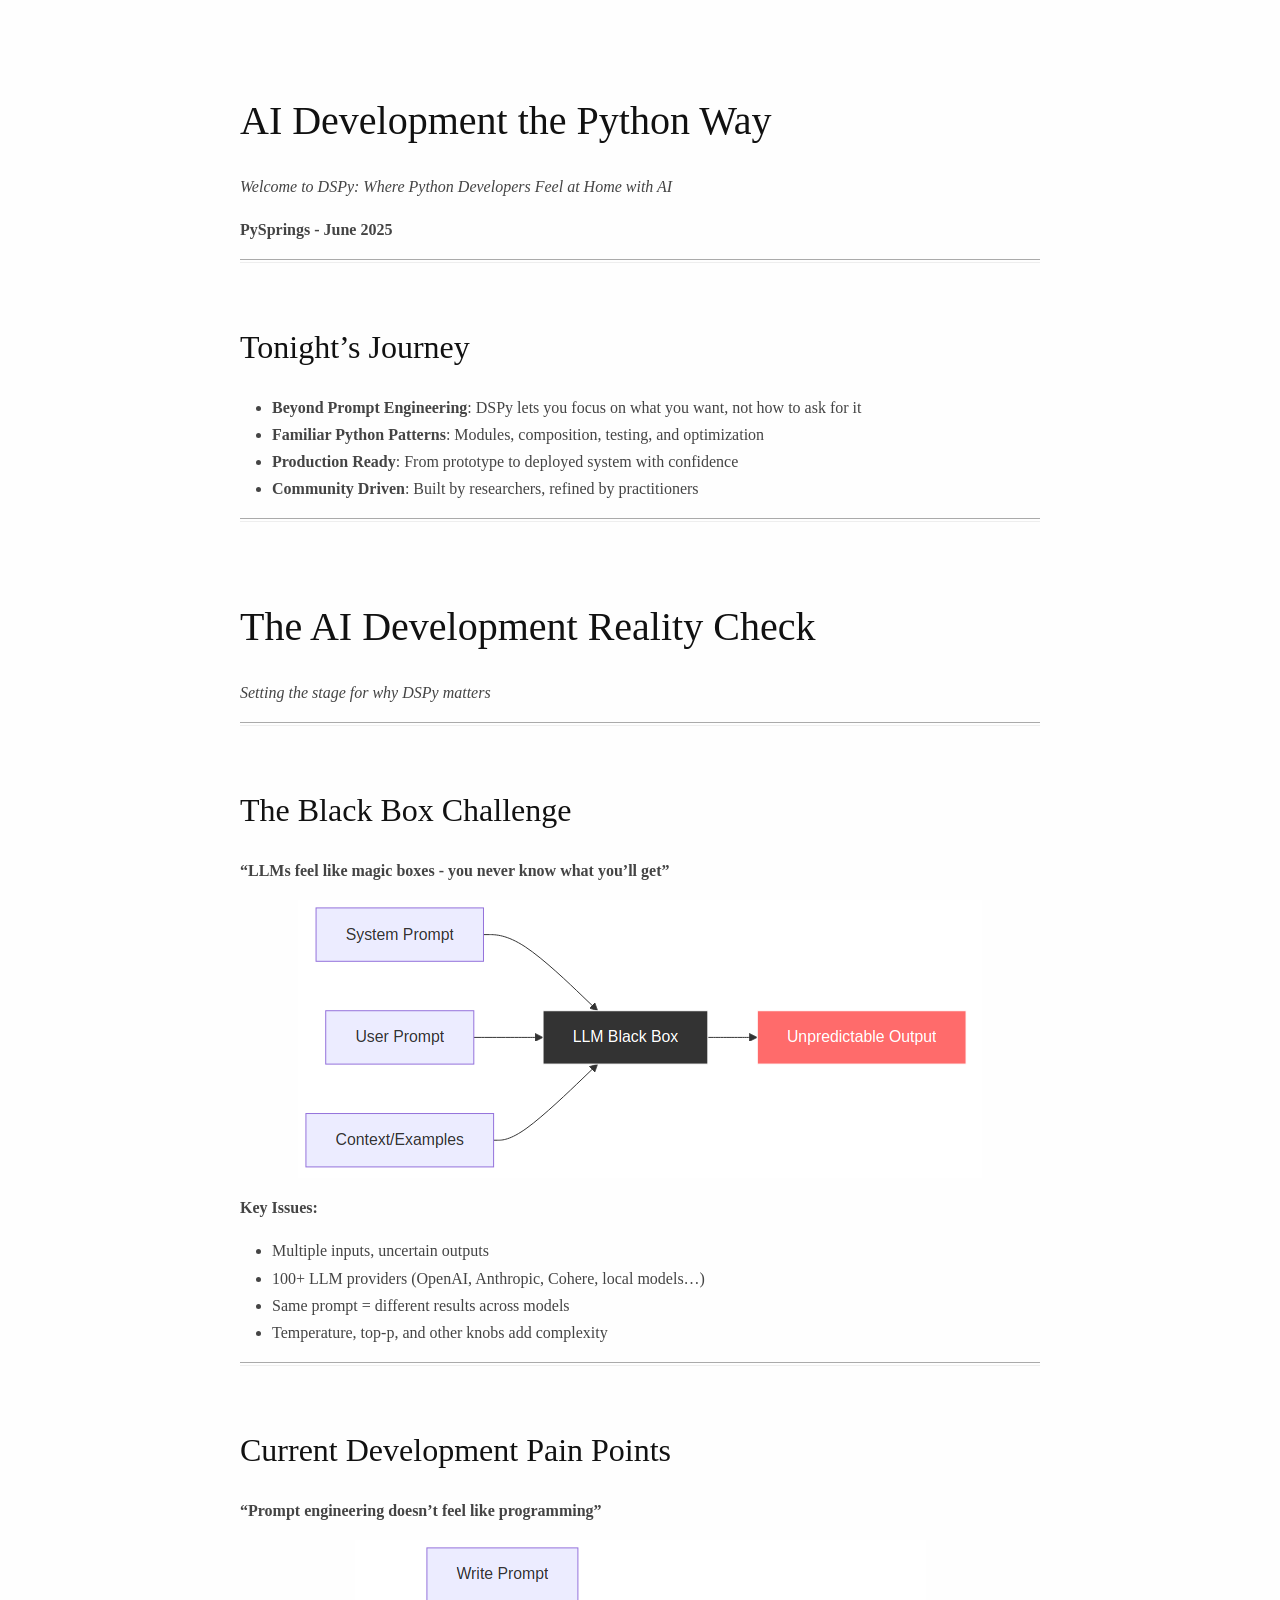
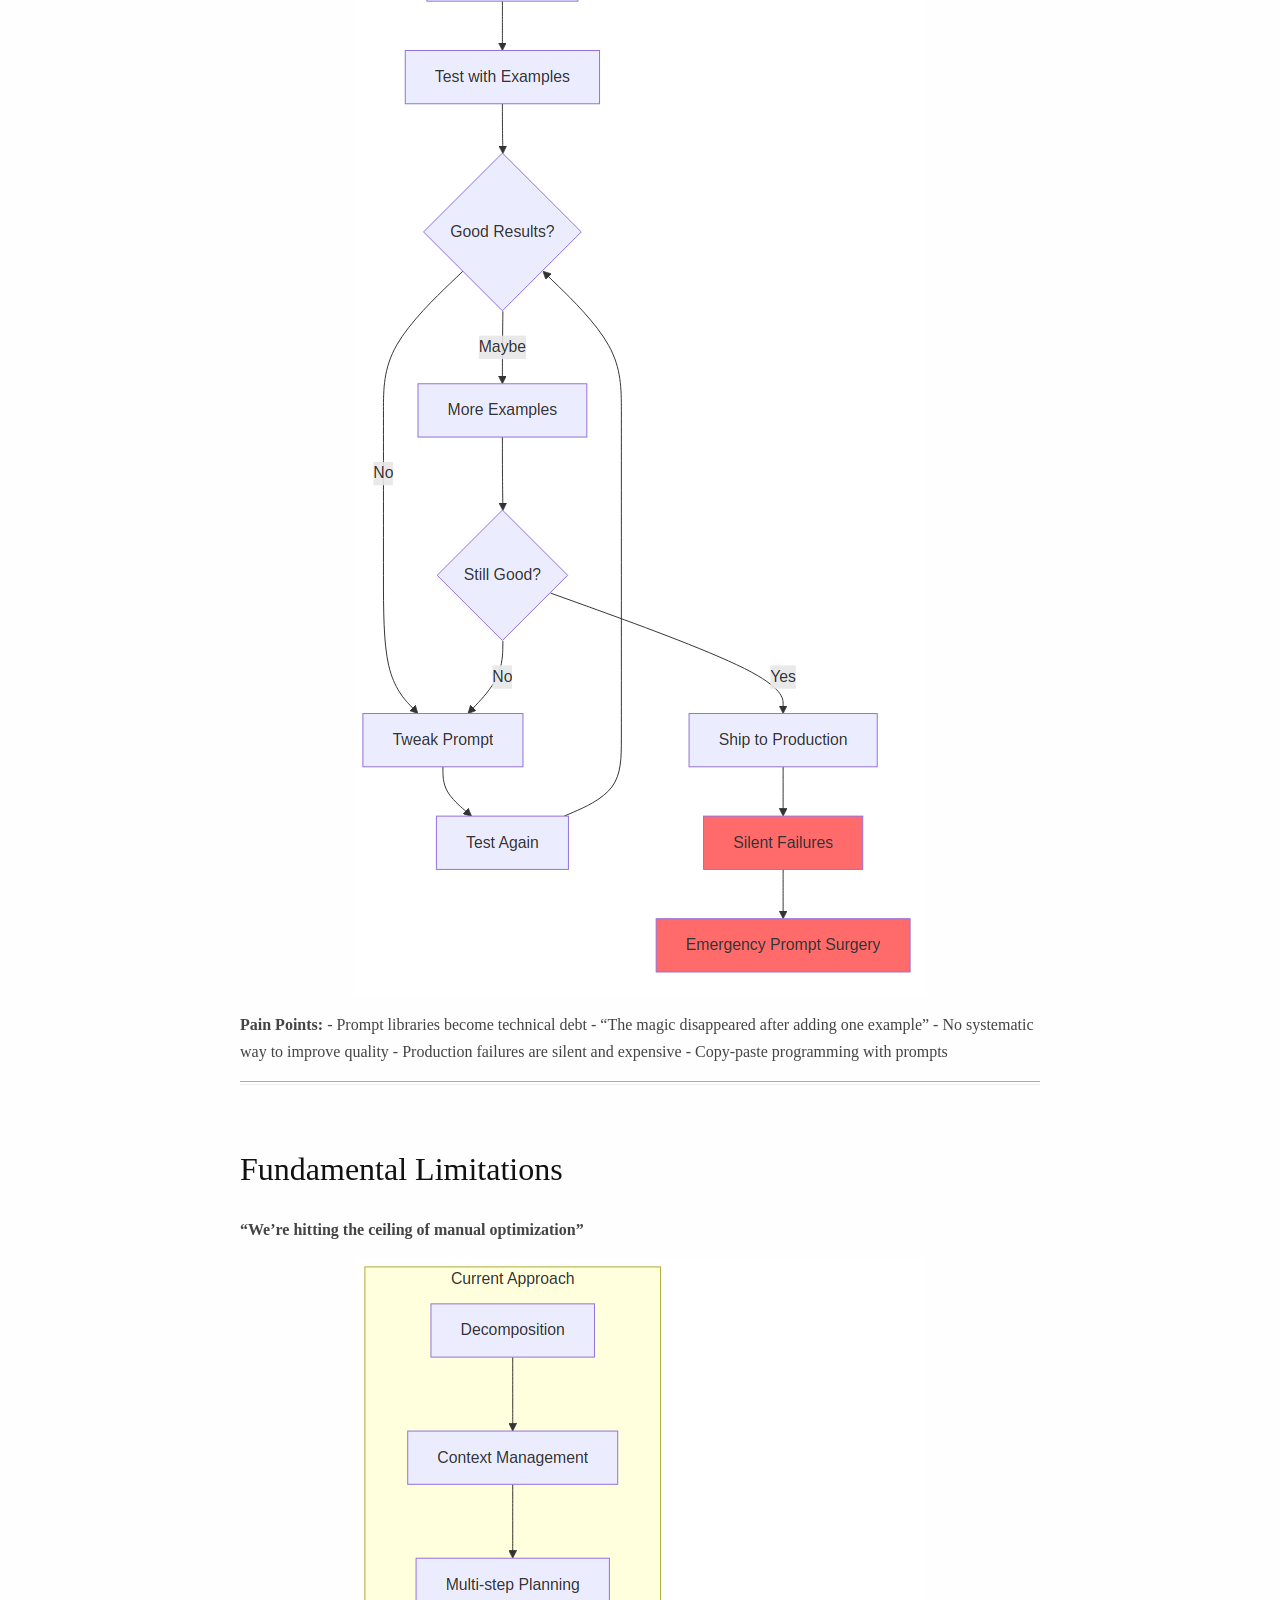
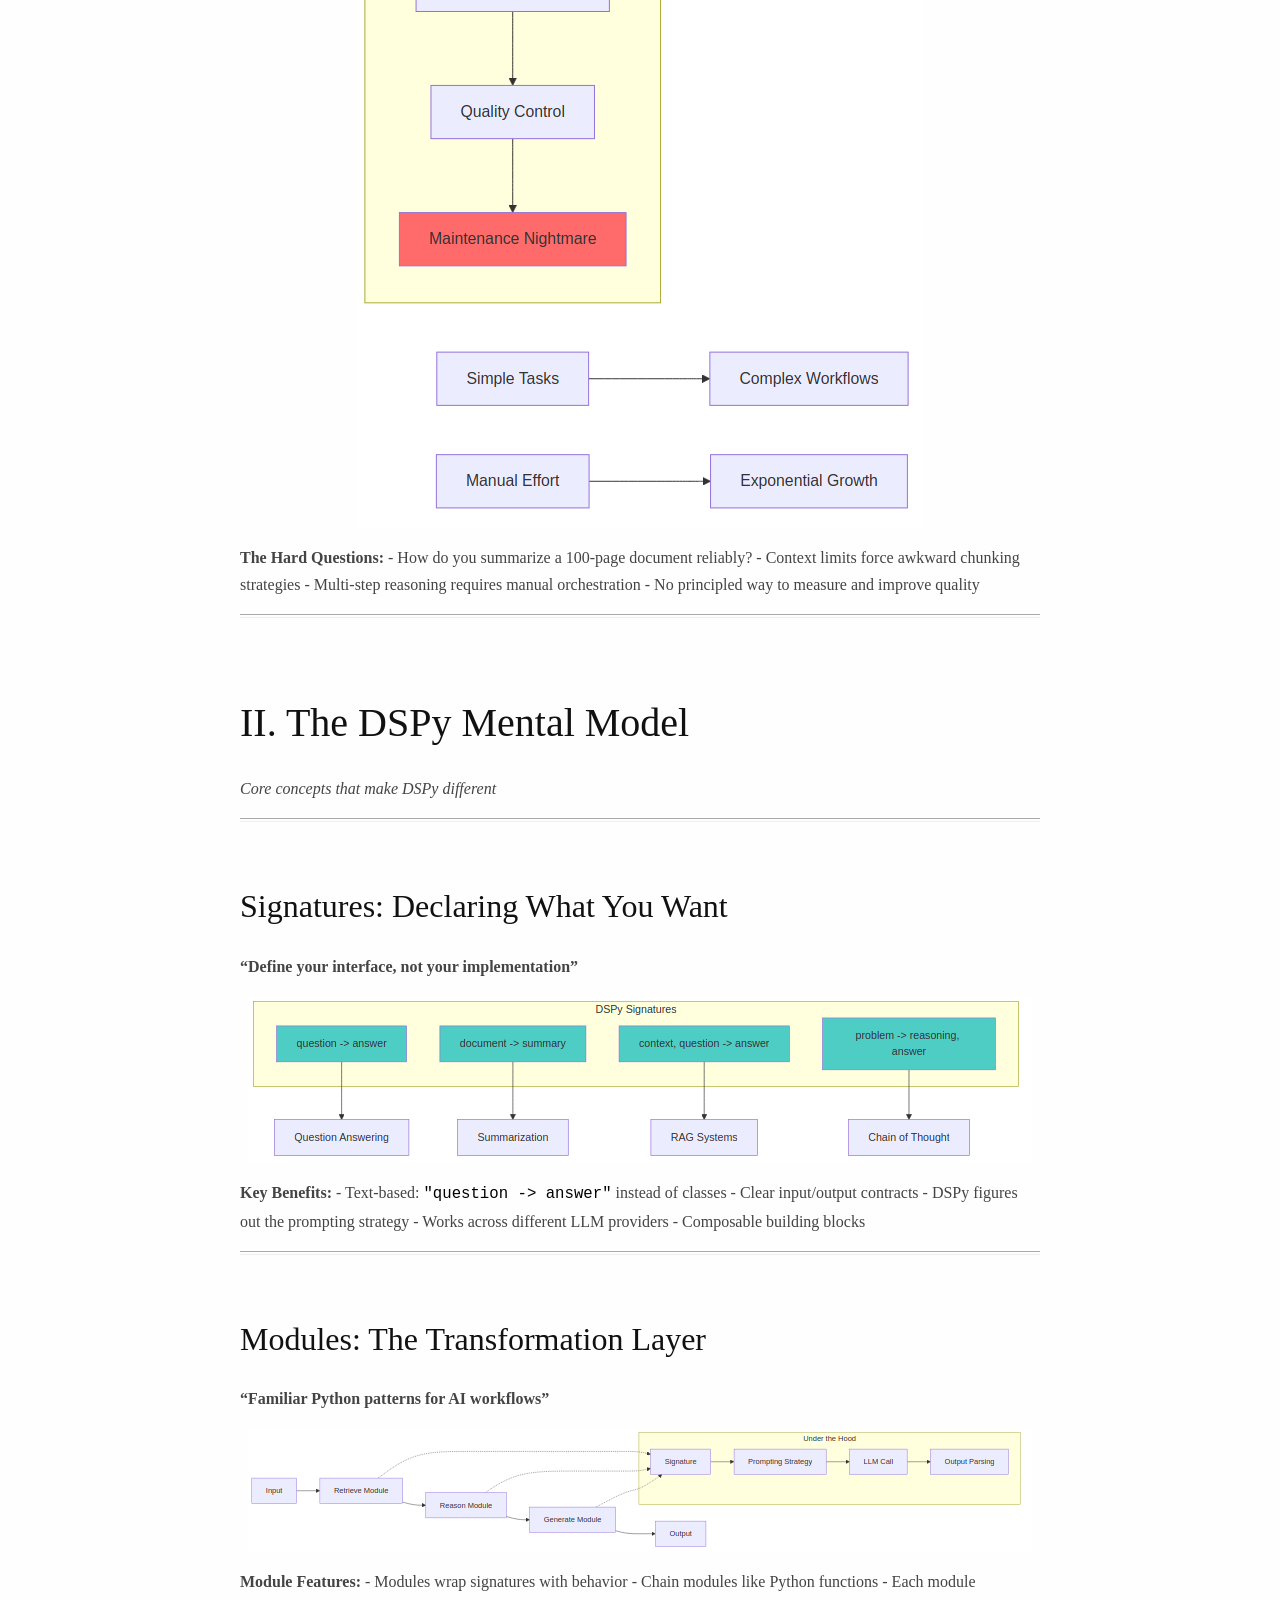
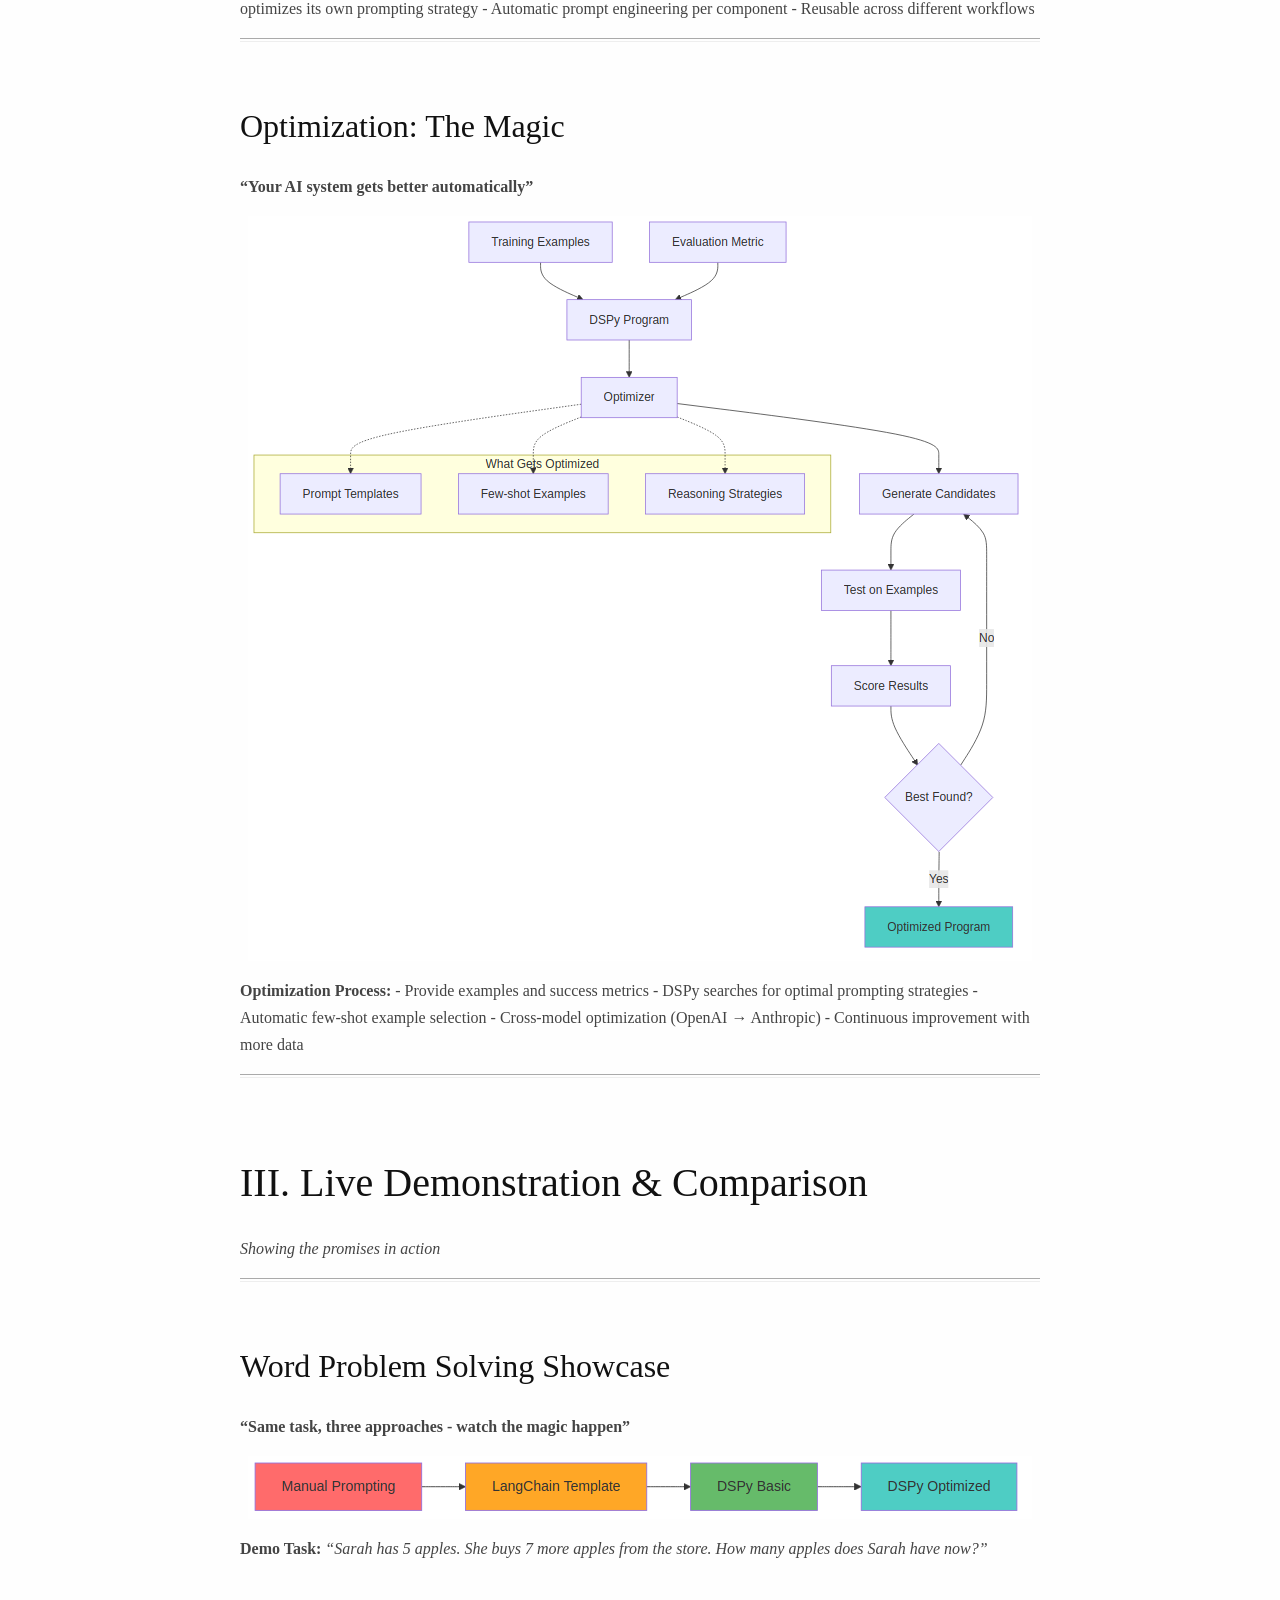
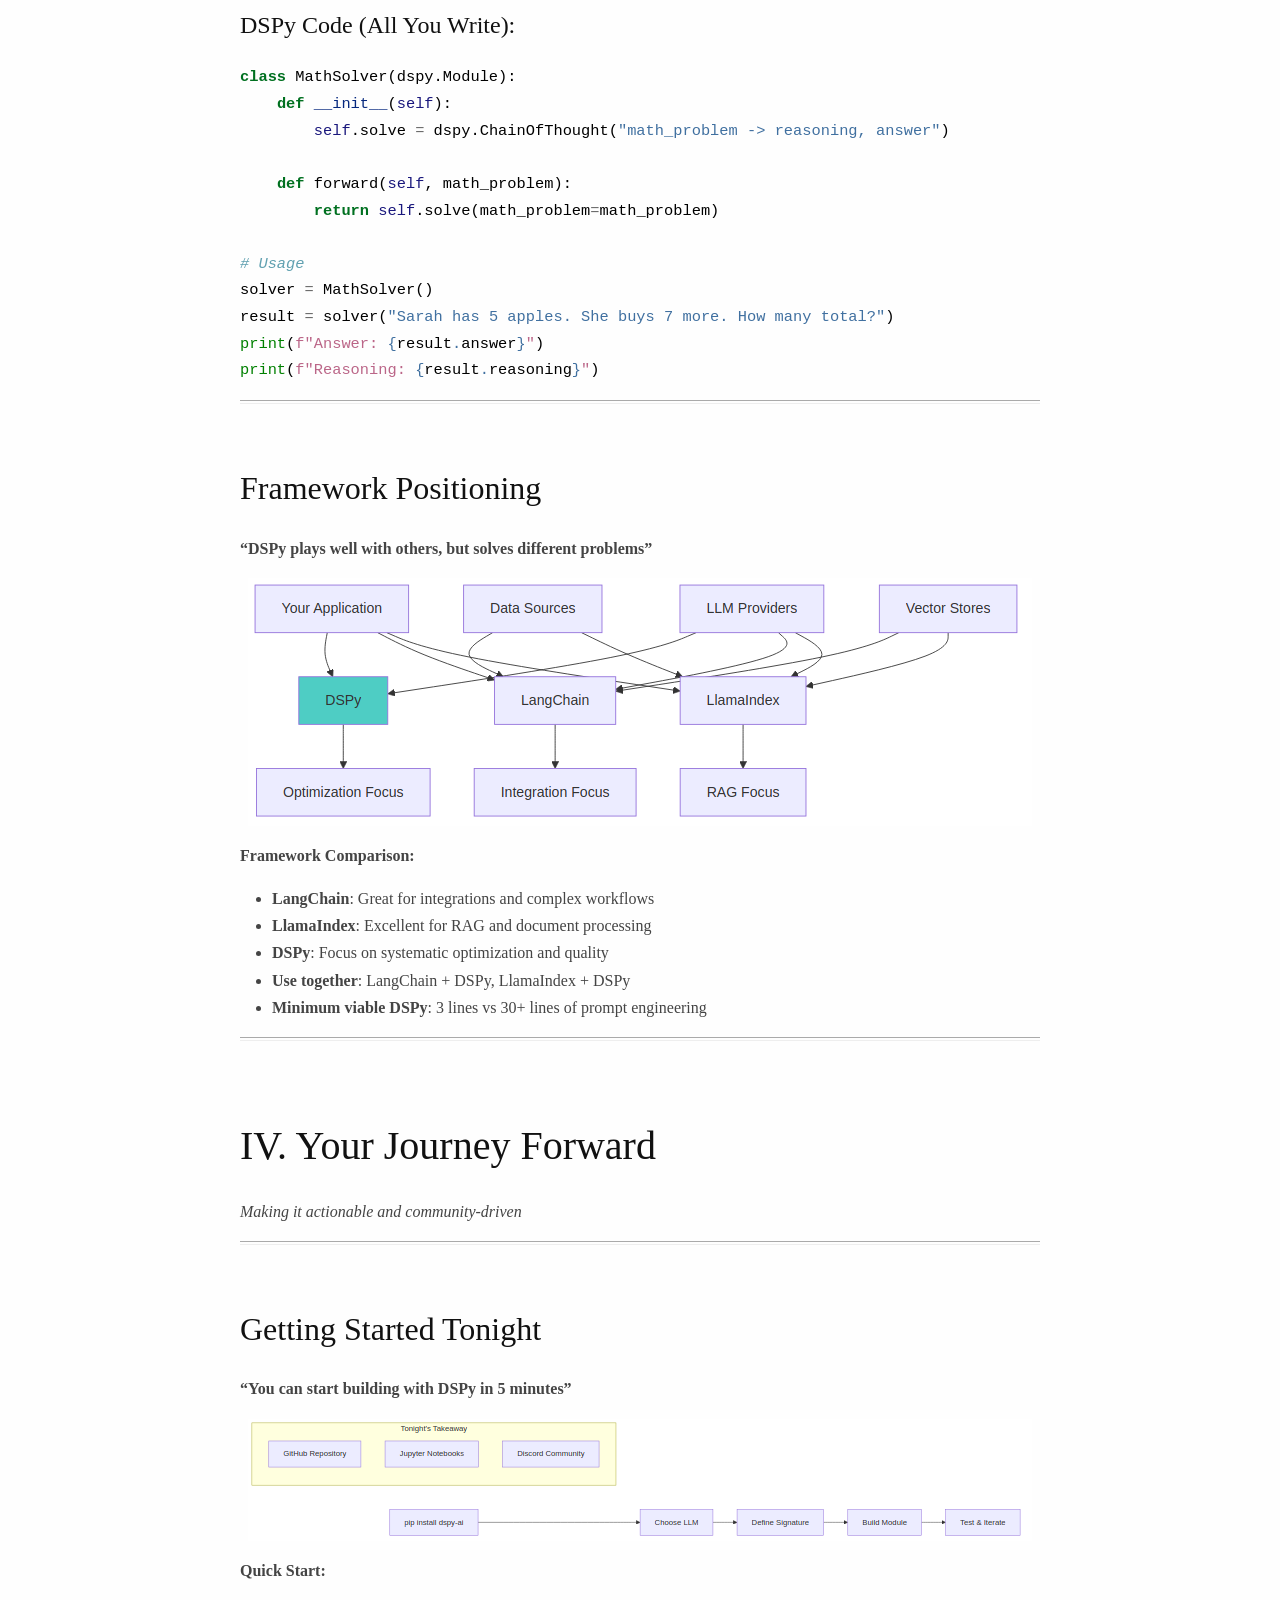
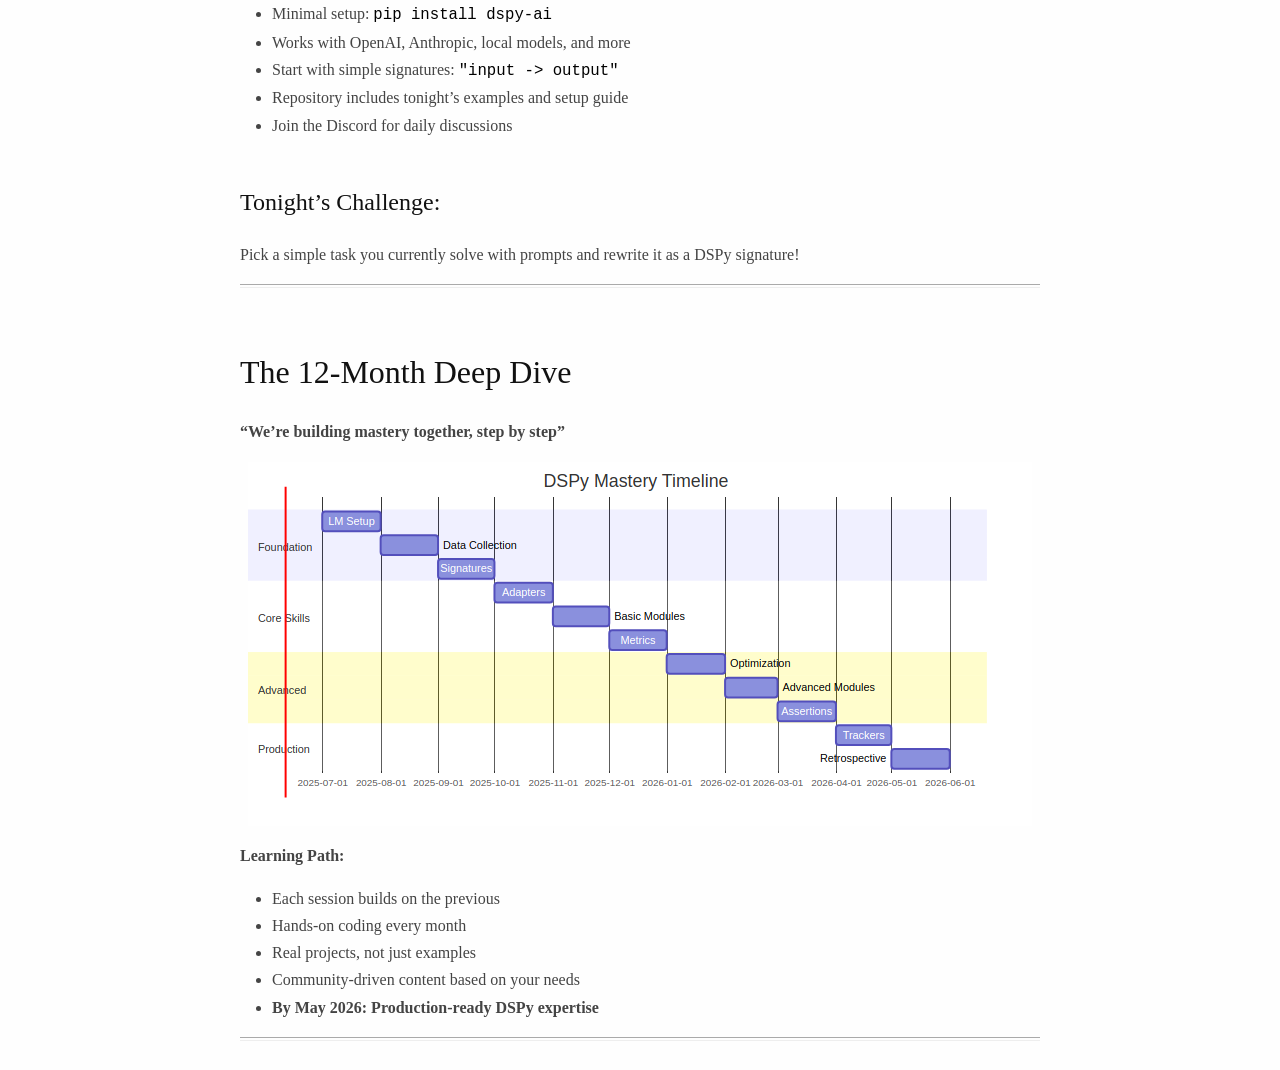
==== docs/session-0/presentation.html @ dcb8f5a6 "chore: save docs" ====
<!DOCTYPE html>
<html xmlns="http://www.w3.org/1999/xhtml" lang xml:lang>
<head>
  <meta charset="utf-8" />
  <meta name="generator" content="pandoc" />
  <meta name="viewport" content="width=device-width, initial-scale=1.0, user-scalable=yes" />
  <title>presentation</title>
  <style>
code{white-space: pre-wrap;}
span.smallcaps{font-variant: small-caps;}
div.columns{display: flex; gap: min(4vw, 1.5em);}
div.column{flex: auto; overflow-x: auto;}
div.hanging-indent{margin-left: 1.5em; text-indent: -1.5em;}

ul.task-list[class]{list-style: none;}
ul.task-list li input[type="checkbox"] {
font-size: inherit;
width: 0.8em;
margin: 0 0.8em 0.2em -1.6em;
vertical-align: middle;
}
.display.math{display: block; text-align: center; margin: 0.5rem auto;}

pre > code.sourceCode { white-space: pre; position: relative; }
pre > code.sourceCode > span { line-height: 1.25; }
pre > code.sourceCode > span:empty { height: 1.2em; }
.sourceCode { overflow: visible; }
code.sourceCode > span { color: inherit; text-decoration: inherit; }
div.sourceCode { margin: 1em 0; }
pre.sourceCode { margin: 0; }
@media screen {
div.sourceCode { overflow: auto; }
}
@media print {
pre > code.sourceCode { white-space: pre-wrap; }
pre > code.sourceCode > span { text-indent: -5em; padding-left: 5em; }
}
pre.numberSource code
{ counter-reset: source-line 0; }
pre.numberSource code > span
{ position: relative; left: -4em; counter-increment: source-line; }
pre.numberSource code > span > a:first-child::before
{ content: counter(source-line);
position: relative; left: -1em; text-align: right; vertical-align: baseline;
border: none; display: inline-block;
-webkit-touch-callout: none; -webkit-user-select: none;
-khtml-user-select: none; -moz-user-select: none;
-ms-user-select: none; user-select: none;
padding: 0 4px; width: 4em;
color: #aaaaaa;
}
pre.numberSource { margin-left: 3em; border-left: 1px solid #aaaaaa; padding-left: 4px; }
div.sourceCode
{ }
@media screen {
pre > code.sourceCode > span > a:first-child::before { text-decoration: underline; }
}
code span.al { color: #ff0000; font-weight: bold; } 
code span.an { color: #60a0b0; font-weight: bold; font-style: italic; } 
code span.at { color: #7d9029; } 
code span.bn { color: #40a070; } 
code span.bu { color: #008000; } 
code span.cf { color: #007020; font-weight: bold; } 
code span.ch { color: #4070a0; } 
code span.cn { color: #880000; } 
code span.co { color: #60a0b0; font-style: italic; } 
code span.cv { color: #60a0b0; font-weight: bold; font-style: italic; } 
code span.do { color: #ba2121; font-style: italic; } 
code span.dt { color: #902000; } 
code span.dv { color: #40a070; } 
code span.er { color: #ff0000; font-weight: bold; } 
code span.ex { } 
code span.fl { color: #40a070; } 
code span.fu { color: #06287e; } 
code span.im { color: #008000; font-weight: bold; } 
code span.in { color: #60a0b0; font-weight: bold; font-style: italic; } 
code span.kw { color: #007020; font-weight: bold; } 
code span.op { color: #666666; } 
code span.ot { color: #007020; } 
code span.pp { color: #bc7a00; } 
code span.sc { color: #4070a0; } 
code span.ss { color: #bb6688; } 
code span.st { color: #4070a0; } 
code span.va { color: #19177c; } 
code span.vs { color: #4070a0; } 
code span.wa { color: #60a0b0; font-weight: bold; font-style: italic; } 
</style>
  <style type="text/css">
html {
font-size: 100%;
overflow-y: scroll;
-webkit-text-size-adjust: 100%;
-ms-text-size-adjust: 100%;
}
body {
color: #444;
font-family: Georgia, Palatino, 'Palatino Linotype', Times, 'Times New Roman', serif;
font-size: 12px;
line-height: 1.7;
padding: 1em;
margin: auto;
max-width: 50em; 
background: #fefefe;
}
a {
color: #0645ad;
text-decoration: none;
}
a:visited {
color: #0b0080;
}
a:hover {
color: #06e;
}
a:active {
color: #faa700;
}
a:focus {
outline: thin dotted;
}
*::-moz-selection {
background: rgba(255, 255, 0, 0.3);
color: #000;
}
*::selection {
background: rgba(255, 255, 0, 0.3);
color: #000;
}
a::-moz-selection {
background: rgba(255, 255, 0, 0.3);
color: #0645ad;
}
a::selection {
background: rgba(255, 255, 0, 0.3);
color: #0645ad;
}
p {
margin: 1em 0;
}
img {
max-width: 100%;
}
h1, h2, h3, h4, h5, h6 {
color: #111;
line-height: 125%;
margin-top: 2em;
font-weight: normal;
}
h4, h5, h6 {
font-weight: bold;
}
h1 {
font-size: 2.5em;
}
h2 {
font-size: 2em;
}
h3 {
font-size: 1.5em;
}
h4 {
font-size: 1.2em;
}
h5 {
font-size: 1em;
}
h6 {
font-size: 0.9em;
}
blockquote {
color: #666666;
margin: 0;
padding-left: 3em;
border-left: 0.5em #EEE solid;
}



figure:has(img),
figure:has(svg) {

margin-bottom: 1em; 
box-sizing: border-box; 
}

hr {
display: block;
height: 2px;
border: 0;
border-top: 1px solid #aaa;
border-bottom: 1px solid #eee;
margin: 1em 0;
padding: 0;
clear: both; 
}
pre, code, kbd, samp {
color: #000;
font-family: monospace, monospace;
_font-family: 'courier new', monospace;
font-size: 0.98em;
}
pre {
white-space: pre;
white-space: pre-wrap;
word-wrap: break-word;
}
b, strong {
font-weight: bold;
}
dfn {
font-style: italic;
}
ins {
background: #ff9;
color: #000;
text-decoration: none;
}
mark {
background: #ff0;
color: #000;
font-style: italic;
font-weight: bold;
}
sub, sup {
font-size: 75%;
line-height: 0;
position: relative;
vertical-align: baseline;
}
sup {
top: -0.5em;
}
sub {
bottom: -0.25em;
}
ul, ol {
margin: 1em 0;
padding: 0 0 0 2em;
}
li p:last-child {
margin-bottom: 0;
}
ul ul, ol ol {
margin: .3em 0;
}
dl {
margin-bottom: 1em;
}
dt {
font-weight: bold;
margin-bottom: .8em;
}
dd {
margin: 0 0 .8em 2em;
}
dd:last-child {
margin-bottom: 0;
}
img {
border: 0;
-ms-interpolation-mode: bicubic;
vertical-align: middle;
}
figure {
display: block;
text-align: center;
margin: 1em 0;
}
figure img {
border: none;
margin: 0 auto;
}
figure svg {
display: block; 
margin-left: auto;
margin-right: auto;
max-width: 100%; 
}
figcaption {
font-size: 0.8em;
font-style: italic;
margin: 0 0 .8em;
}
table {
margin-bottom: 2em;
border-bottom: 1px solid #ddd;
border-right: 1px solid #ddd;
border-spacing: 0;
border-collapse: collapse;
}
table th {
padding: .2em 1em;
background-color: #eee;
border-top: 1px solid #ddd;
border-left: 1px solid #ddd;
}
table td {
padding: .2em 1em;
border-top: 1px solid #ddd;
border-left: 1px solid #ddd;
vertical-align: top;
}
.author {
font-size: 1.2em;
text-align: center;
}
@media only screen and (min-width: 480px) {
body {
font-size: 14px;
}
}
@media only screen and (min-width: 768px) {
body {
font-size: 16px;
}
}
@media print {
* {
background: transparent !important;
color: black !important;
filter: none !important;
-ms-filter: none !important;
}
body {
font-size: 12pt;
max-width: 100%;
}
a, a:visited {
text-decoration: underline;
}
hr {
height: 1px;
border: 0;
border-bottom: 1px solid black;
}
a[href]:after {
content: " (" attr(href) ")";
}
abbr[title]:after {
content: " (" attr(title) ")";
}
.ir a:after, a[href^="javascript:"]:after, a[href^="#"]:after {
content: "";
}
pre, blockquote {
border: 1px solid #999;
padding-right: 1em;
page-break-inside: avoid;
}
tr, img {
page-break-inside: avoid;
}
img {
max-width: 100% !important;
}
@page :left {
margin: 15mm 20mm 15mm 10mm;
}
@page :right {
margin: 15mm 10mm 15mm 20mm;
}
p, h2, h3 {
orphans: 3;
widows: 3;
}
h2, h3 {
page-break-after: avoid;
}
}

.notes {
display: none !important;
}
</style>
</head>
<body>
<h1 id="ai-development-the-python-way">AI Development the Python
Way</h1>
<p><em>Welcome to DSPy: Where Python Developers Feel at Home with
AI</em></p>
<p><strong>PySprings - June 2025</strong></p>
<hr />
<h2 id="tonights-journey">Tonight’s Journey</h2>
<ul>
<li><strong>Beyond Prompt Engineering</strong>: DSPy lets you focus on
what you want, not how to ask for it</li>
<li><strong>Familiar Python Patterns</strong>: Modules, composition,
testing, and optimization<br />
</li>
<li><strong>Production Ready</strong>: From prototype to deployed system
with confidence</li>
<li><strong>Community Driven</strong>: Built by researchers, refined by
practitioners</li>
</ul>
<div class="notes">
<p>Welcome everyone! Tonight we’re kicking off our 12-month journey into
systematic AI development. We’re pioneering a learning path together
that will take you from prompt engineering frustration to
production-ready AI systems.</p>
<p>The key message tonight: DSPy makes AI development feel like Python
development. No more prompt archaeology, no more crossing your fingers
when you deploy.</p>
</div>
<hr />
<h1 id="the-ai-development-reality-check">The AI Development Reality
Check</h1>
<p><em>Setting the stage for why DSPy matters</em></p>
<hr />
<h2 id="the-black-box-challenge">The Black Box Challenge</h2>
<p><strong>“LLMs feel like magic boxes - you never know what you’ll
get”</strong></p>
<figure>
<img src="[data-uri]" />
</figure>
<p><strong>Key Issues:</strong></p>
<ul>
<li>Multiple inputs, uncertain outputs</li>
<li>100+ LLM providers (OpenAI, Anthropic, Cohere, local models…)</li>
<li>Same prompt = different results across models</li>
<li>Temperature, top-p, and other knobs add complexity</li>
</ul>
<div class="notes">
<p>This is the fundamental problem we’re solving. LLMs are black boxes
from a developer perspective. We put stuff in, we get stuff out, but
there’s no systematic way to improve the relationship between input and
output.</p>
<p>The complexity explodes when you consider model differences. A prompt
that works great with GPT-4 might fail completely with Claude or a local
model. We’re essentially doing manual integration testing every time we
switch providers.</p>
</div>
<hr />
<h2 id="current-development-pain-points">Current Development Pain
Points</h2>
<p><strong>“Prompt engineering doesn’t feel like
programming”</strong></p>
<figure>
<img src="[data-uri]" />
</figure>
<p><strong>Pain Points:</strong> - Prompt libraries become technical
debt - “The magic disappeared after adding one example” - No systematic
way to improve quality - Production failures are silent and expensive -
Copy-paste programming with prompts</p>
<div class="notes">
<p>This workflow should look familiar and painful. It’s the opposite of
everything we’ve learned about software engineering best practices.</p>
<p>Notice the “silent failures” - this is unique to LLM applications. A
traditional API either works or throws an error. LLMs always return
<em>something</em>, but that something might be subtly wrong in ways
that only surface much later.</p>
<p>I call this “copy-paste programming with prompts” because that’s what
most of us end up doing. Find a prompt that works on Stack Overflow,
copy it, pray it works for your use case.</p>
</div>
<hr />
<h2 id="fundamental-limitations">Fundamental Limitations</h2>
<p><strong>“We’re hitting the ceiling of manual
optimization”</strong></p>
<figure>
<img src="[data-uri]" />
</figure>
<p><strong>The Hard Questions:</strong> - How do you summarize a
100-page document reliably? - Context limits force awkward chunking
strategies - Multi-step reasoning requires manual orchestration - No
principled way to measure and improve quality</p>
<div class="notes">
<p>These aren’t just engineering problems - they’re fundamental
limitations of the current approach. When I say “manual orchestration,”
I mean you’re essentially writing a state machine by hand every time you
build a multi-step AI workflow.</p>
<p>The document summarization example is particularly painful. You chunk
the document, summarize each chunk, then summarize the summaries. But
how do you know if you’re losing critical information? How do you know
if your chunking strategy is optimal?</p>
<p>This is where we need to move from artisanal prompt crafting to
systematic engineering.</p>
</div>
<hr />
<h1 id="ii.-the-dspy-mental-model">II. The DSPy Mental Model</h1>
<p><em>Core concepts that make DSPy different</em></p>
<hr />
<h2 id="signatures-declaring-what-you-want">Signatures: Declaring What
You Want</h2>
<p><strong>“Define your interface, not your implementation”</strong></p>
<figure>
<img src="[data-uri]" />
</figure>
<p><strong>Key Benefits:</strong> - Text-based:
<code>&quot;question -&gt; answer&quot;</code> instead of classes - Clear
input/output contracts - DSPy figures out the prompting strategy - Works
across different LLM providers - Composable building blocks</p>
<div class="notes">
<p>This is the first major shift in thinking. Instead of writing
prompts, you declare what transformation you want to happen.</p>
<p>Notice these are all text-based signatures. You can use class-based
signatures for more control, but start simple. The field names matter -
“question” is semantically different from “query” or “input”.</p>
<p>The magic is that DSPy takes your signature and figures out how to
prompt the LM to actually do that transformation. And it can optimize
that prompting strategy automatically.</p>
</div>
<hr />
<h2 id="modules-the-transformation-layer">Modules: The Transformation
Layer</h2>
<p><strong>“Familiar Python patterns for AI workflows”</strong></p>
<figure>
<img src="[data-uri]" />
</figure>
<p><strong>Module Features:</strong> - Modules wrap signatures with
behavior - Chain modules like Python functions - Each module optimizes
its own prompting strategy - Automatic prompt engineering per component
- Reusable across different workflows</p>
<div class="notes">
<p>This should feel familiar to Python developers. Modules are like
functions or classes - they encapsulate behavior and can be
composed.</p>
<p>The key insight is that each module handles its own prompting
strategy. You don’t write prompts for individual modules - you just
declare what each module should do via its signature.</p>
<p>Under the hood, each module is figuring out the best way to prompt
the LM for its specific task, and this can be optimized
automatically.</p>
</div>
<hr />
<h2 id="optimization-the-magic">Optimization: The Magic</h2>
<p><strong>“Your AI system gets better automatically”</strong></p>
<figure>
<img src="[data-uri]" />
</figure>
<p><strong>Optimization Process:</strong> - Provide examples and success
metrics - DSPy searches for optimal prompting strategies - Automatic
few-shot example selection - Cross-model optimization (OpenAI →
Anthropic) - Continuous improvement with more data</p>
<div class="notes">
<p>This is where DSPy becomes truly powerful. Instead of manually tuning
prompts, you provide examples of what good looks like and let DSPy
figure out how to achieve it.</p>
<p>The optimizer is essentially doing automated prompt engineering. It’s
trying different ways of framing the task, selecting the best examples
to include, and finding prompting strategies that work well for your
specific use case.</p>
<p>Cross-model optimization is huge - you can develop with GPT-4 and
deploy on a smaller local model, and DSPy will adjust the prompting
strategy accordingly.</p>
</div>
<hr />
<h1 id="iii.-live-demonstration-comparison">III. Live Demonstration
&amp; Comparison</h1>
<p><em>Showing the promises in action</em></p>
<hr />
<h2 id="word-problem-solving-showcase">Word Problem Solving
Showcase</h2>
<p><strong>“Same task, three approaches - watch the magic
happen”</strong></p>
<figure>
<img src="[data-uri]" />
</figure>
<p><strong>Demo Task:</strong> <em>“Sarah has 5 apples. She buys 7 more
apples from the store. How many apples does Sarah have now?”</em></p>
<h3 id="dspy-code-all-you-write">DSPy Code (All You Write):</h3>
<div class="sourceCode" id="cb1"><pre class="sourceCode python"><code class="sourceCode python"><span id="cb1-1"><a href="#cb1-1" aria-hidden="true" tabindex="-1"></a><span class="kw">class</span> MathSolver(dspy.Module):</span>
<span id="cb1-2"><a href="#cb1-2" aria-hidden="true" tabindex="-1"></a>    <span class="kw">def</span> <span class="fu">__init__</span>(<span class="va">self</span>):</span>
<span id="cb1-3"><a href="#cb1-3" aria-hidden="true" tabindex="-1"></a>        <span class="va">self</span>.solve <span class="op">=</span> dspy.ChainOfThought(<span class="st">&quot;math_problem -&gt; reasoning, answer&quot;</span>)</span>
<span id="cb1-4"><a href="#cb1-4" aria-hidden="true" tabindex="-1"></a>    </span>
<span id="cb1-5"><a href="#cb1-5" aria-hidden="true" tabindex="-1"></a>    <span class="kw">def</span> forward(<span class="va">self</span>, math_problem):</span>
<span id="cb1-6"><a href="#cb1-6" aria-hidden="true" tabindex="-1"></a>        <span class="cf">return</span> <span class="va">self</span>.solve(math_problem<span class="op">=</span>math_problem)</span>
<span id="cb1-7"><a href="#cb1-7" aria-hidden="true" tabindex="-1"></a></span>
<span id="cb1-8"><a href="#cb1-8" aria-hidden="true" tabindex="-1"></a><span class="co"># Usage</span></span>
<span id="cb1-9"><a href="#cb1-9" aria-hidden="true" tabindex="-1"></a>solver <span class="op">=</span> MathSolver()</span>
<span id="cb1-10"><a href="#cb1-10" aria-hidden="true" tabindex="-1"></a>result <span class="op">=</span> solver(<span class="st">&quot;Sarah has 5 apples. She buys 7 more. How many total?&quot;</span>)</span>
<span id="cb1-11"><a href="#cb1-11" aria-hidden="true" tabindex="-1"></a><span class="bu">print</span>(<span class="ss">f&quot;Answer: </span><span class="sc">{</span>result<span class="sc">.</span>answer<span class="sc">}</span><span class="ss">&quot;</span>)</span>
<span id="cb1-12"><a href="#cb1-12" aria-hidden="true" tabindex="-1"></a><span class="bu">print</span>(<span class="ss">f&quot;Reasoning: </span><span class="sc">{</span>result<span class="sc">.</span>reasoning<span class="sc">}</span><span class="ss">&quot;</span>)</span></code></pre></div>
<div class="notes">
<p>Now let’s see this in action. I’m going to solve the same math
problem using three different approaches, and you’ll see the progression
in both code simplicity and accuracy.</p>
<p>[LIVE DEMO] 1. Manual prompting - show the brittle string
manipulation 2. LangChain template - better structure, still manual 3.
DSPy basic - clean, declarative 4. DSPy optimized - same code, automatic
improvement</p>
<p>The key insight: DSPy code doesn’t change between basic and
optimized. The optimization happens at the framework level.</p>
</div>
<hr />
<h2 id="framework-positioning">Framework Positioning</h2>
<p><strong>“DSPy plays well with others, but solves different
problems”</strong></p>
<figure>
<img src="[data-uri]" />
</figure>
<p><strong>Framework Comparison:</strong></p>
<ul>
<li><strong>LangChain</strong>: Great for integrations and complex
workflows</li>
<li><strong>LlamaIndex</strong>: Excellent for RAG and document
processing<br />
</li>
<li><strong>DSPy</strong>: Focus on systematic optimization and
quality</li>
<li><strong>Use together</strong>: LangChain + DSPy, LlamaIndex +
DSPy</li>
<li><strong>Minimum viable DSPy</strong>: 3 lines vs 30+ lines of prompt
engineering</li>
</ul>
<div class="notes">
<p>Important clarification: DSPy isn’t competing with LangChain or
LlamaIndex. They solve different problems and work well together.</p>
<p>LangChain is your Swiss Army knife for LLM integrations. LlamaIndex
is your power tool for RAG. DSPy is your optimization engine.</p>
<p>You might use LangChain to build your data pipeline, LlamaIndex for
document retrieval, and DSPy to optimize the reasoning and generation
components.</p>
<p>The “3 lines vs 30+ lines” isn’t hyperbole. Show the math problem
again - that’s literally 3 lines of DSPy vs what would be extensive
prompt engineering manually.</p>
</div>
<hr />
<h1 id="iv.-your-journey-forward">IV. Your Journey Forward</h1>
<p><em>Making it actionable and community-driven</em></p>
<hr />
<h2 id="getting-started-tonight">Getting Started Tonight</h2>
<p><strong>“You can start building with DSPy in 5 minutes”</strong></p>
<figure>
<img src="[data-uri]" />
</figure>
<p><strong>Quick Start:</strong></p>
<ul>
<li>Minimal setup: <code>pip install dspy-ai</code></li>
<li>Works with OpenAI, Anthropic, local models, and more</li>
<li>Start with simple signatures: <code>&quot;input -&gt; output&quot;</code></li>
<li>Repository includes tonight’s examples and setup guide</li>
<li>Join the Discord for daily discussions</li>
</ul>
<h3 id="tonights-challenge">Tonight’s Challenge:</h3>
<p>Pick a simple task you currently solve with prompts and rewrite it as
a DSPy signature!</p>
<div class="notes">
<p>Here’s your homework for tonight. Don’t worry about optimization yet
- just get comfortable with the signature concept.</p>
<p>Think about any place where you’re currently writing prompts. Maybe
it’s: - Summarizing text - Extracting information - Answering questions
- Classifying content</p>
<p>Try to express that as a DSPy signature and basic module. Bring your
experiments to July’s session.</p>
<p>The Discord is where the real learning happens between sessions.
We’ll have channels for troubleshooting, sharing experiments, and
discussing real-world applications.</p>
</div>
<hr />
<h2 id="the-12-month-deep-dive">The 12-Month Deep Dive</h2>
<p><strong>“We’re building mastery together, step by step”</strong></p>
<figure>
<img src="[data-uri]" />
</figure>
<p><strong>Learning Path:</strong></p>
<ul>
<li>Each session builds on the previous</li>
<li>Hands-on coding every month</li>
<li>Real projects, not just examples</li>
<li>Community-driven content based on your needs</li>
<li><strong>By May 2026: Production-ready DSPy expertise</strong></li>
</ul>
<div class="notes">
<p>This timeline isn’t just wishful thinking. We’ve structured this to
mirror how you’d actually adopt DSPy in a real project.</p>
<p>July: Getting your development environment set up properly August:
Where do you get training data? How do you structure it? September: Deep
dive into signatures - the foundation of everything</p>
<p>The winter months are your core skills - modules, metrics,
optimization. By January, you’ll be dangerous.</p>
<p>Spring is about production - assertions for reliability, trackers for
observability, and a retrospective where we assess how far we’ve
come.</p>
<p>Notice there’s no “advanced prompting” session. That’s the point -
DSPy abstracts that away.</p>
</div>
<hr />
</body>
</html>
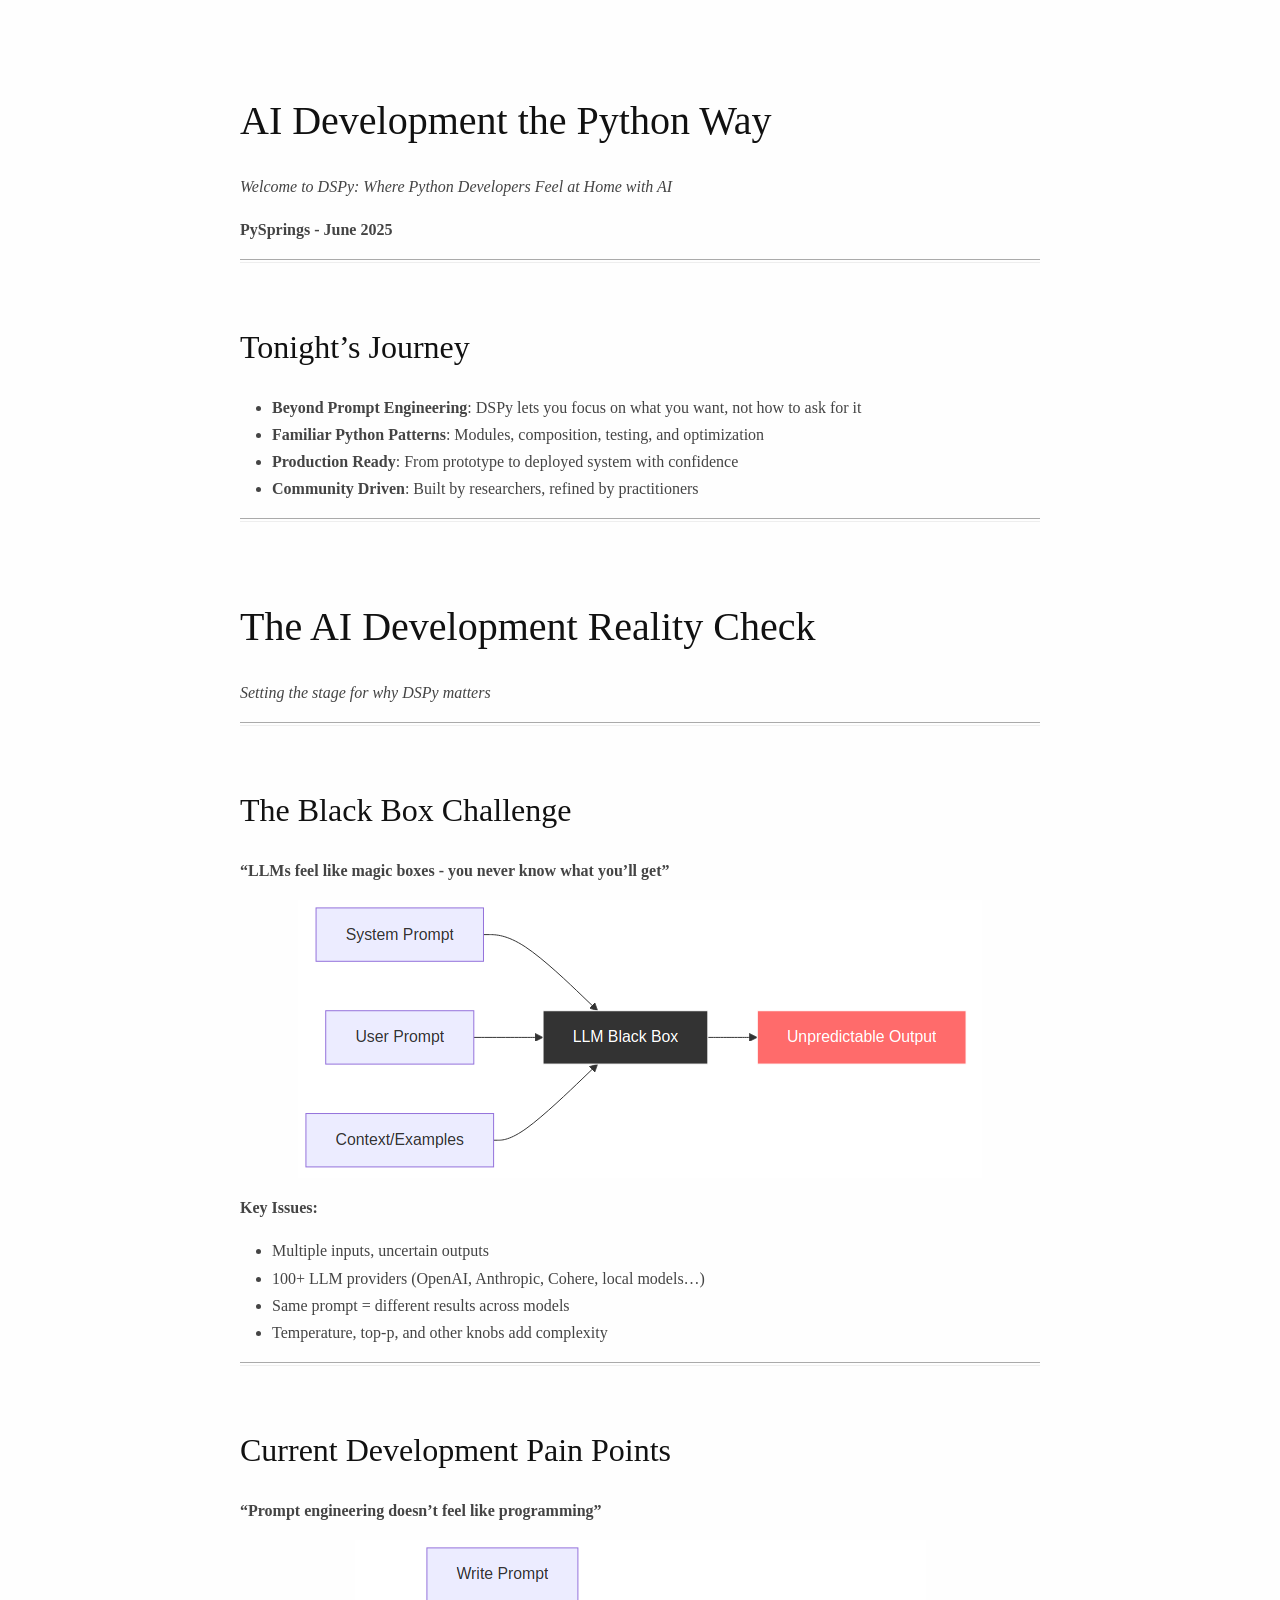
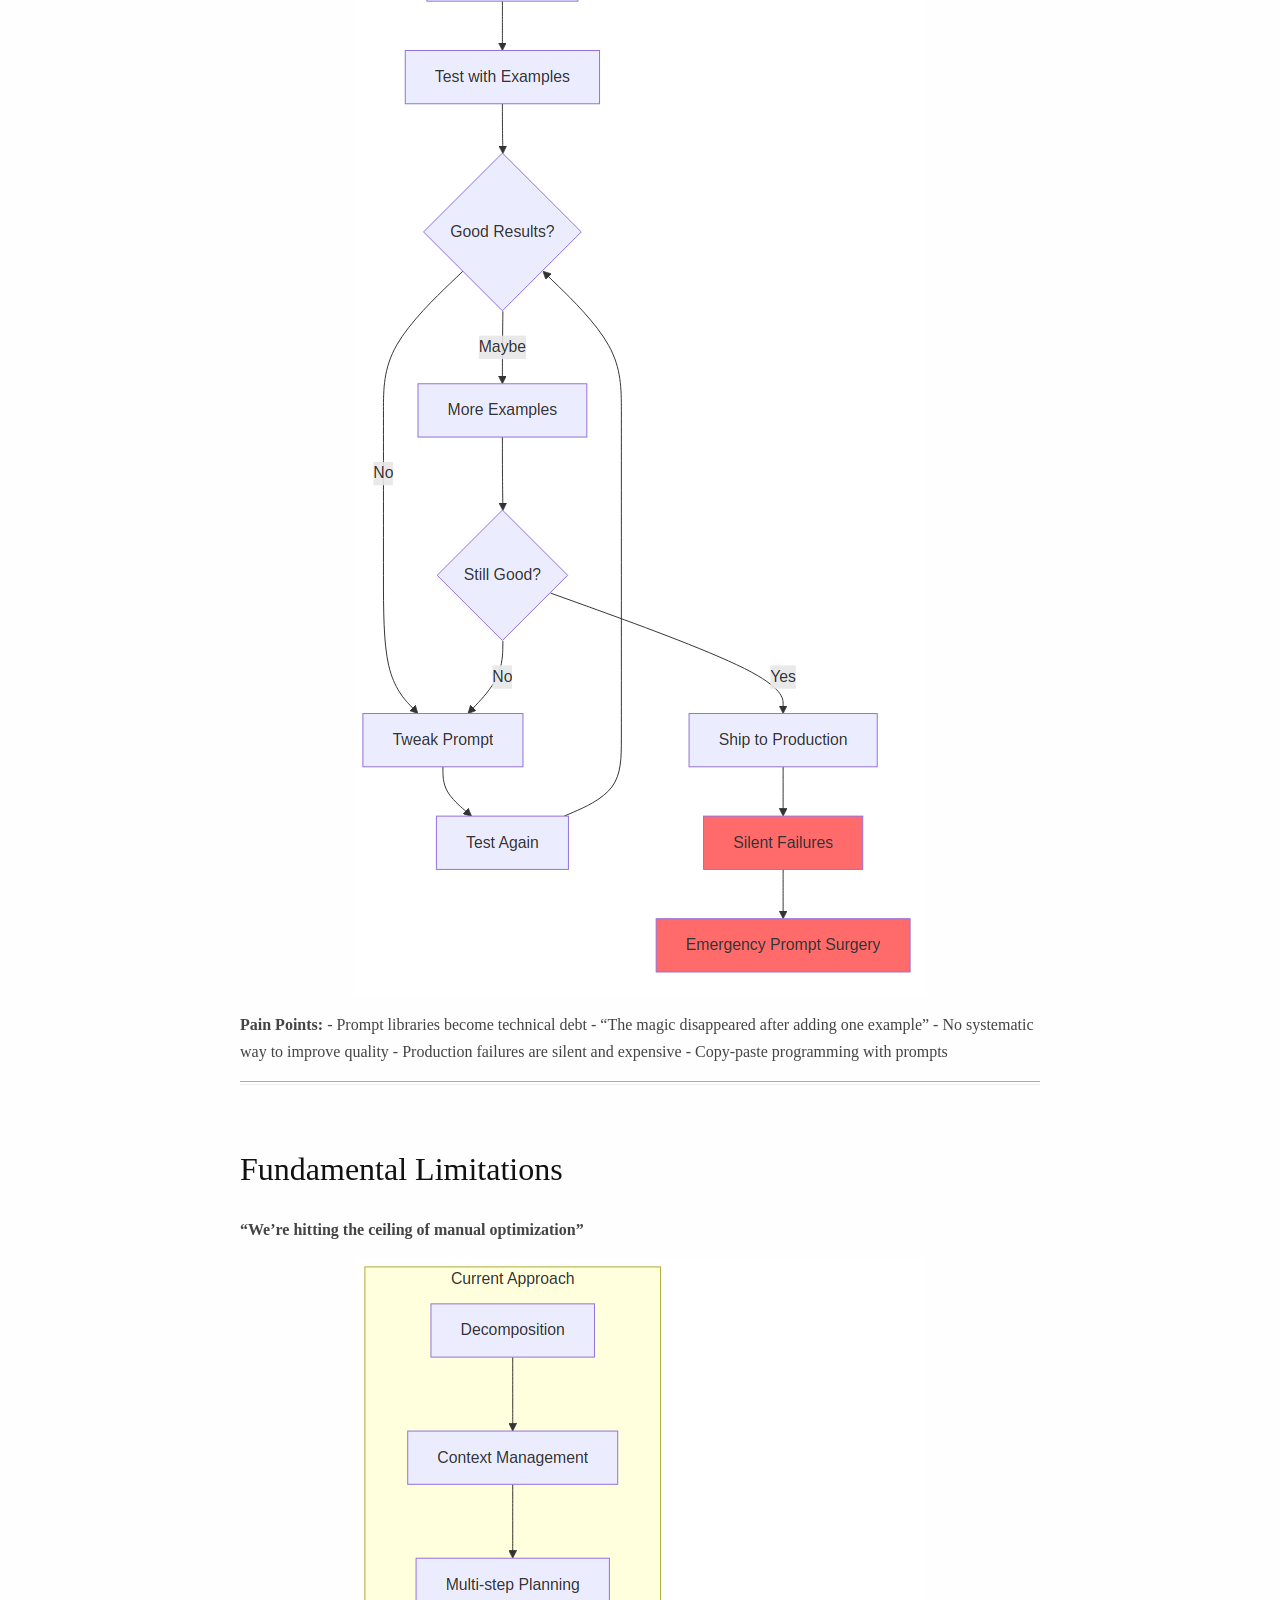
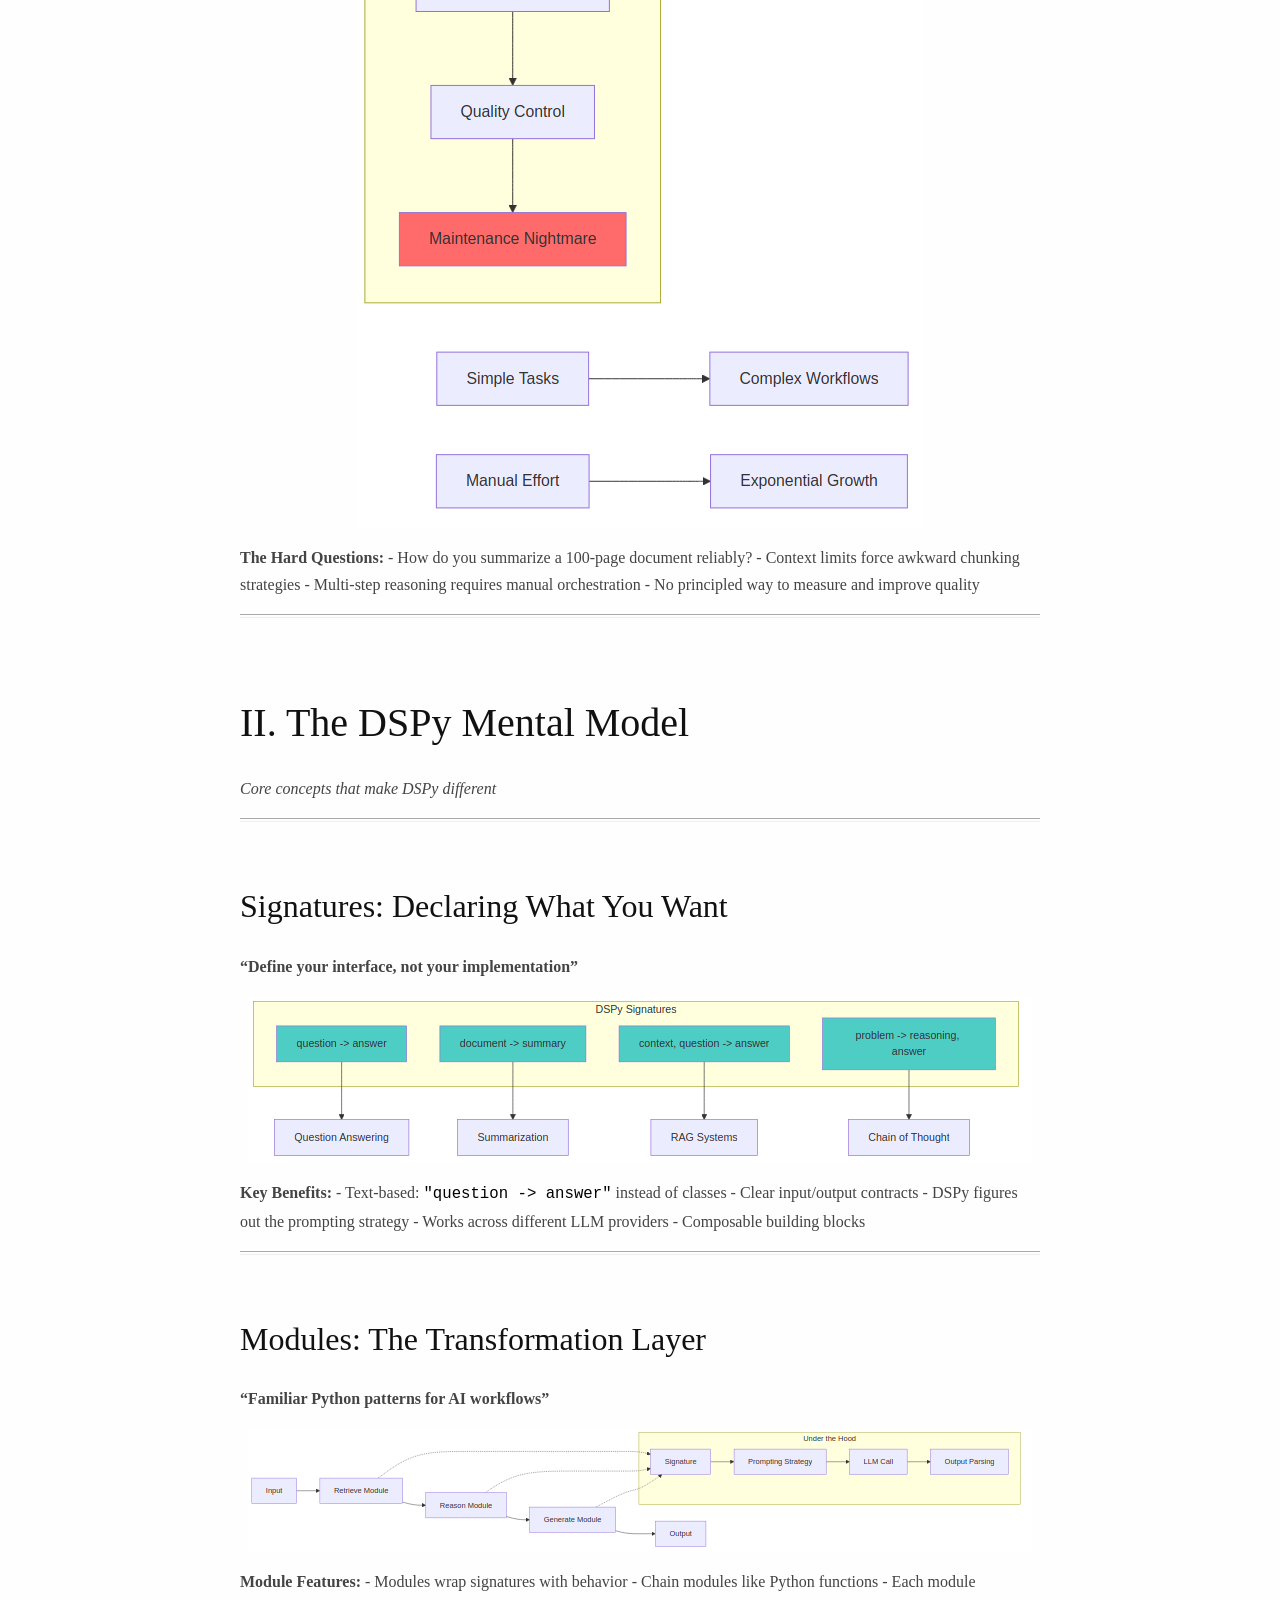
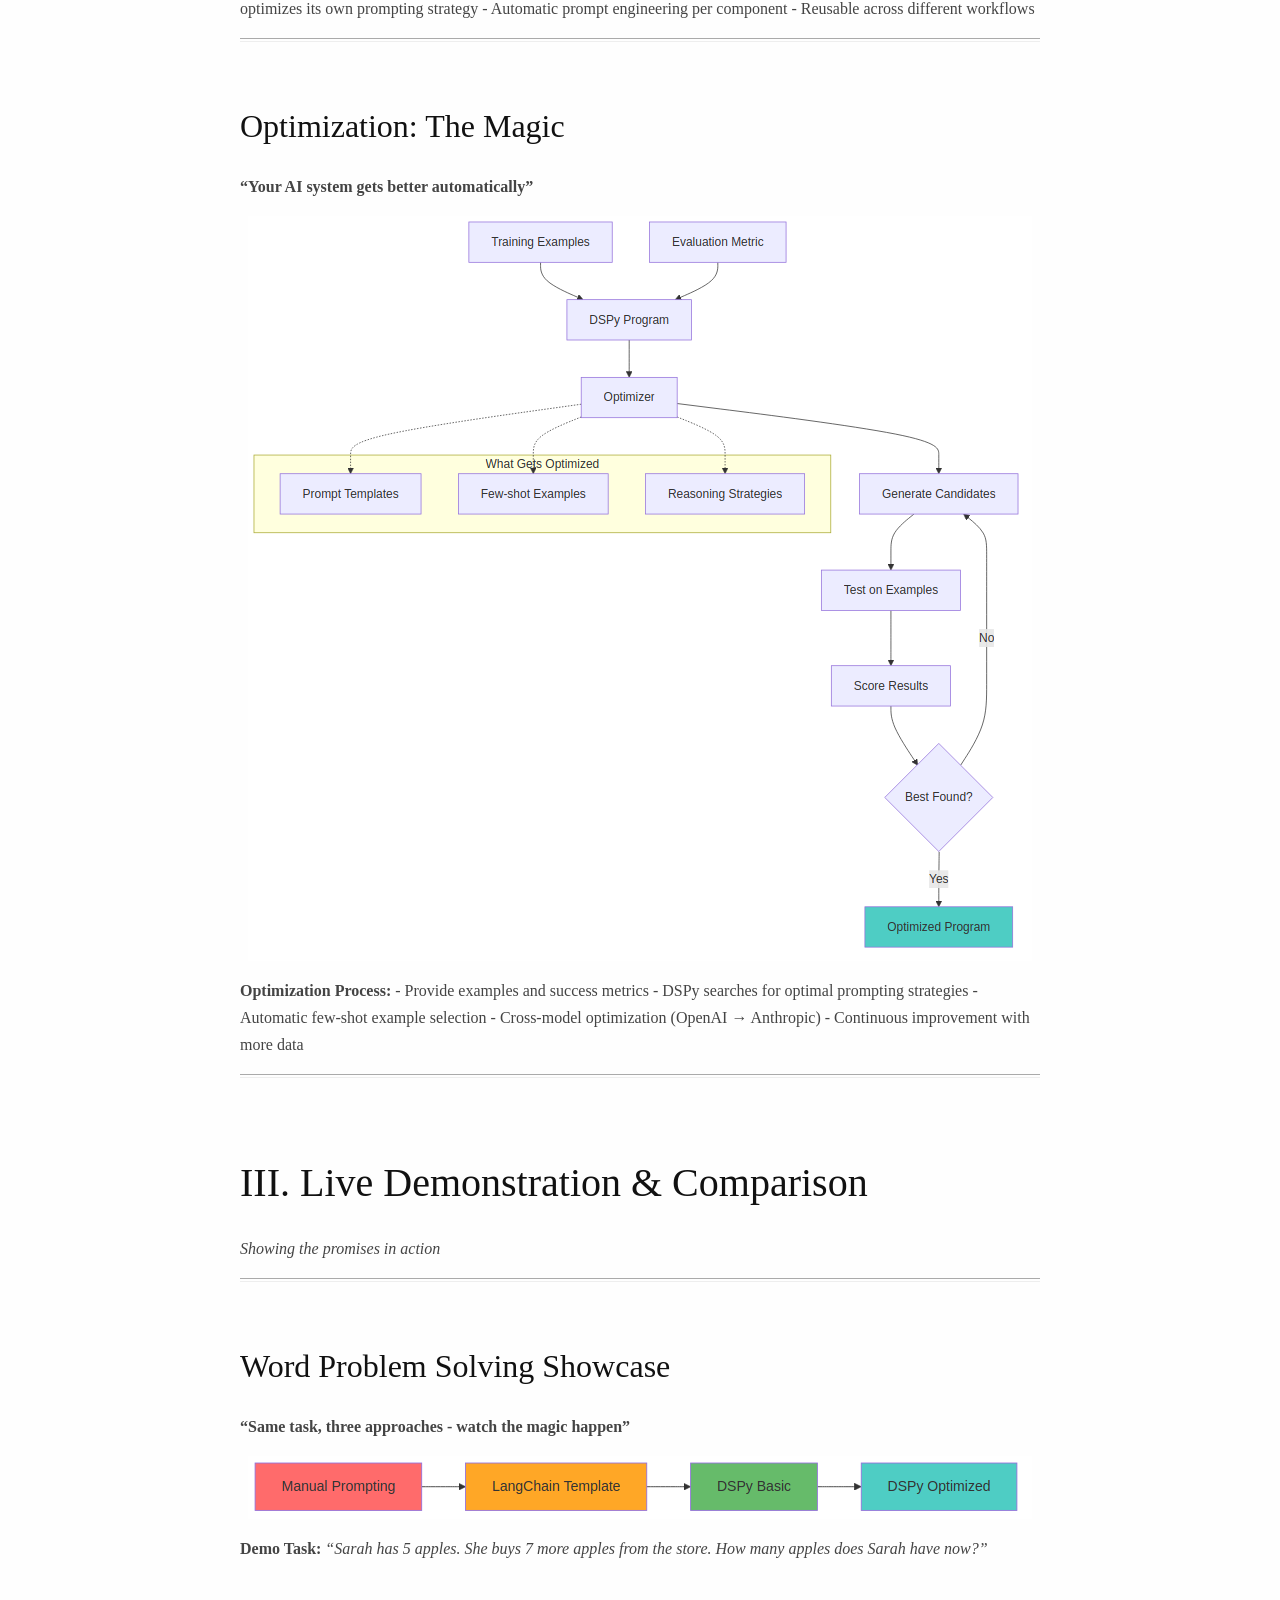
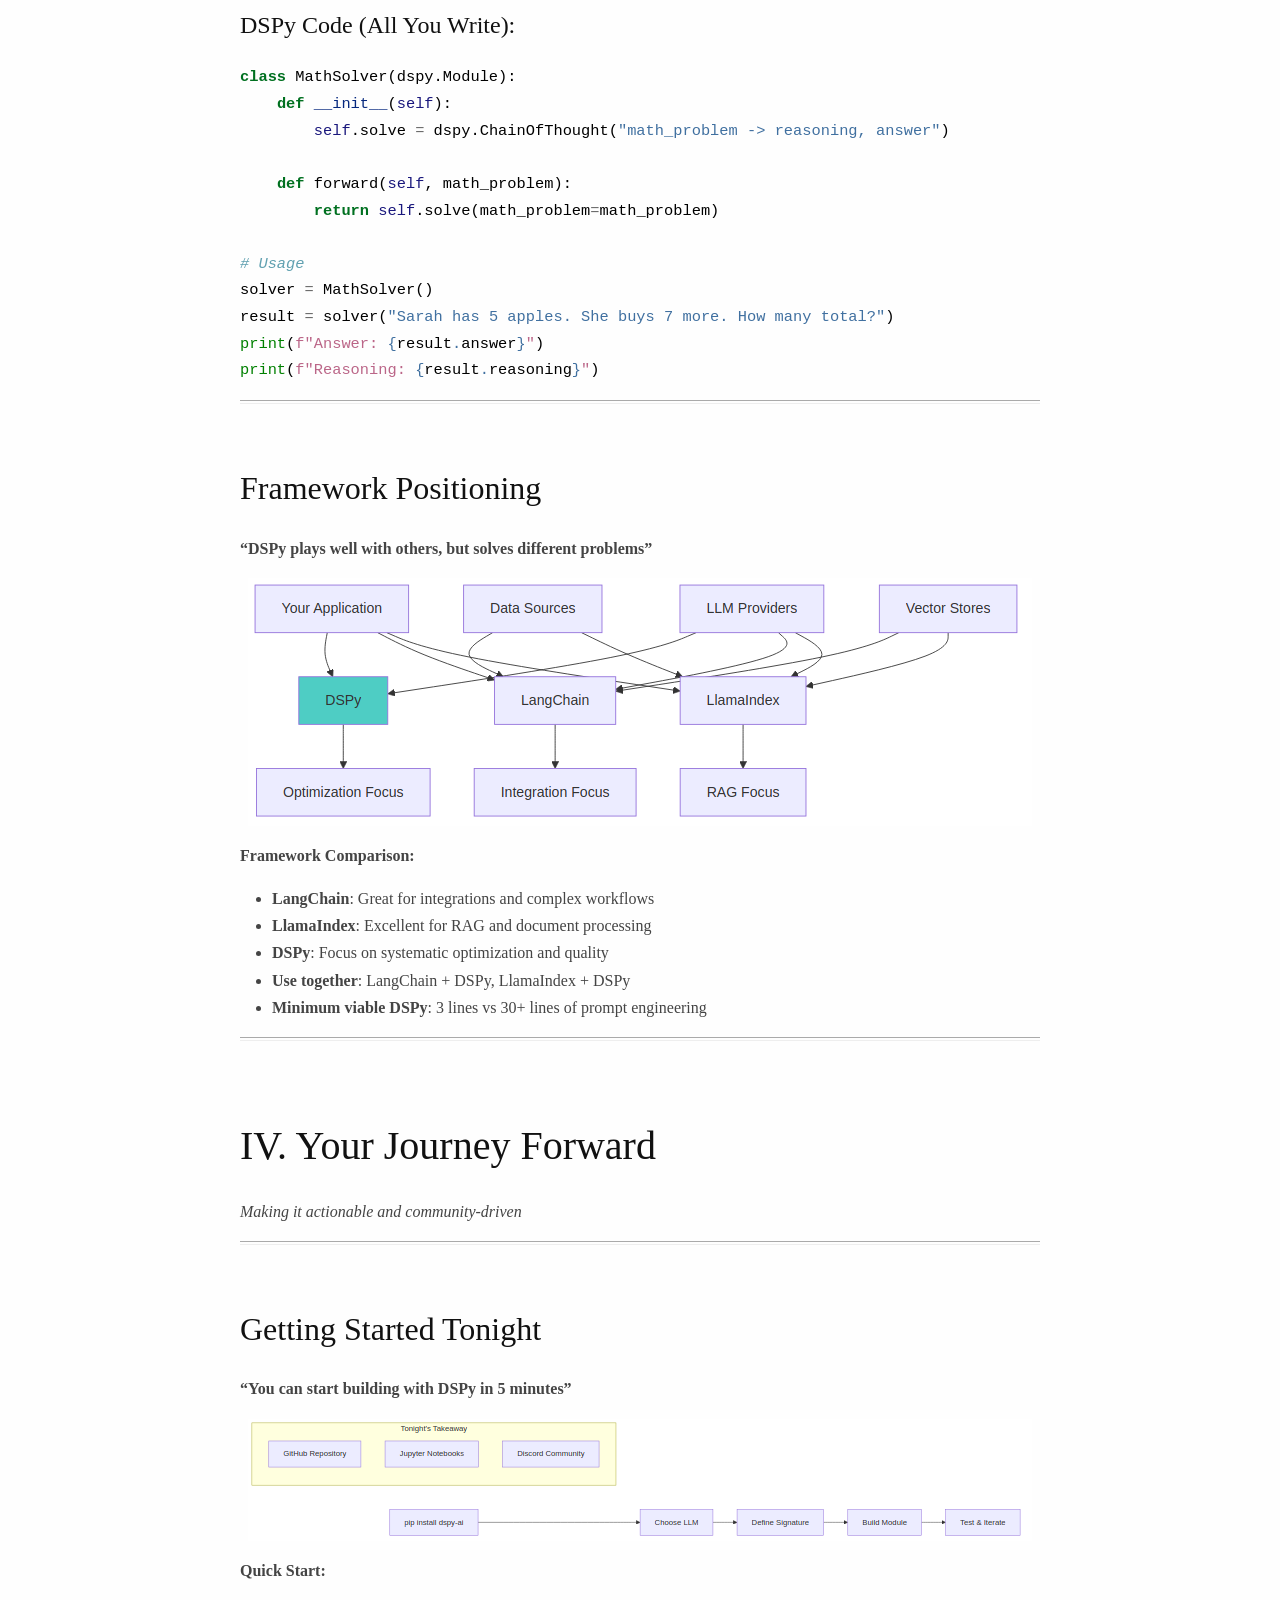
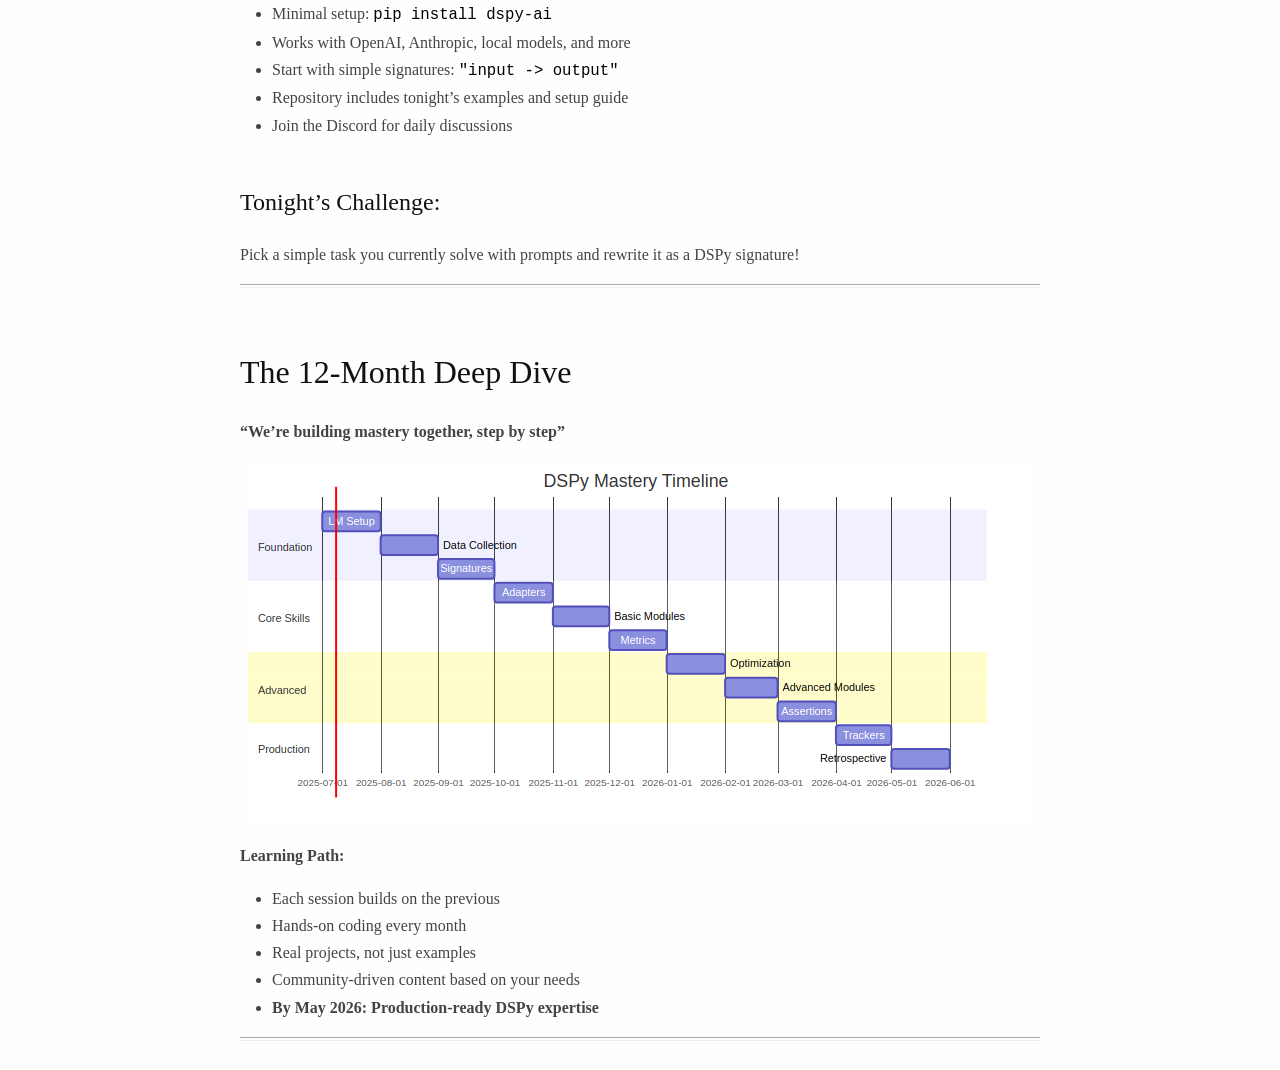
==== commit 05d50e6e: "docs: update session presentations with learning path and LM setup content" ====
--- a/docs/session-0/presentation.html
+++ b/docs/session-0/presentation.html
@@ -650,7 +650,7 @@
 <h2 id="the-12-month-deep-dive">The 12-Month Deep Dive</h2>
 <p><strong>“We’re building mastery together, step by step”</strong></p>
 <figure>
-<img src="[data-uri]" />
+<img src="[data-uri]" />
 </figure>
 <p><strong>Learning Path:</strong></p>
 <ul>
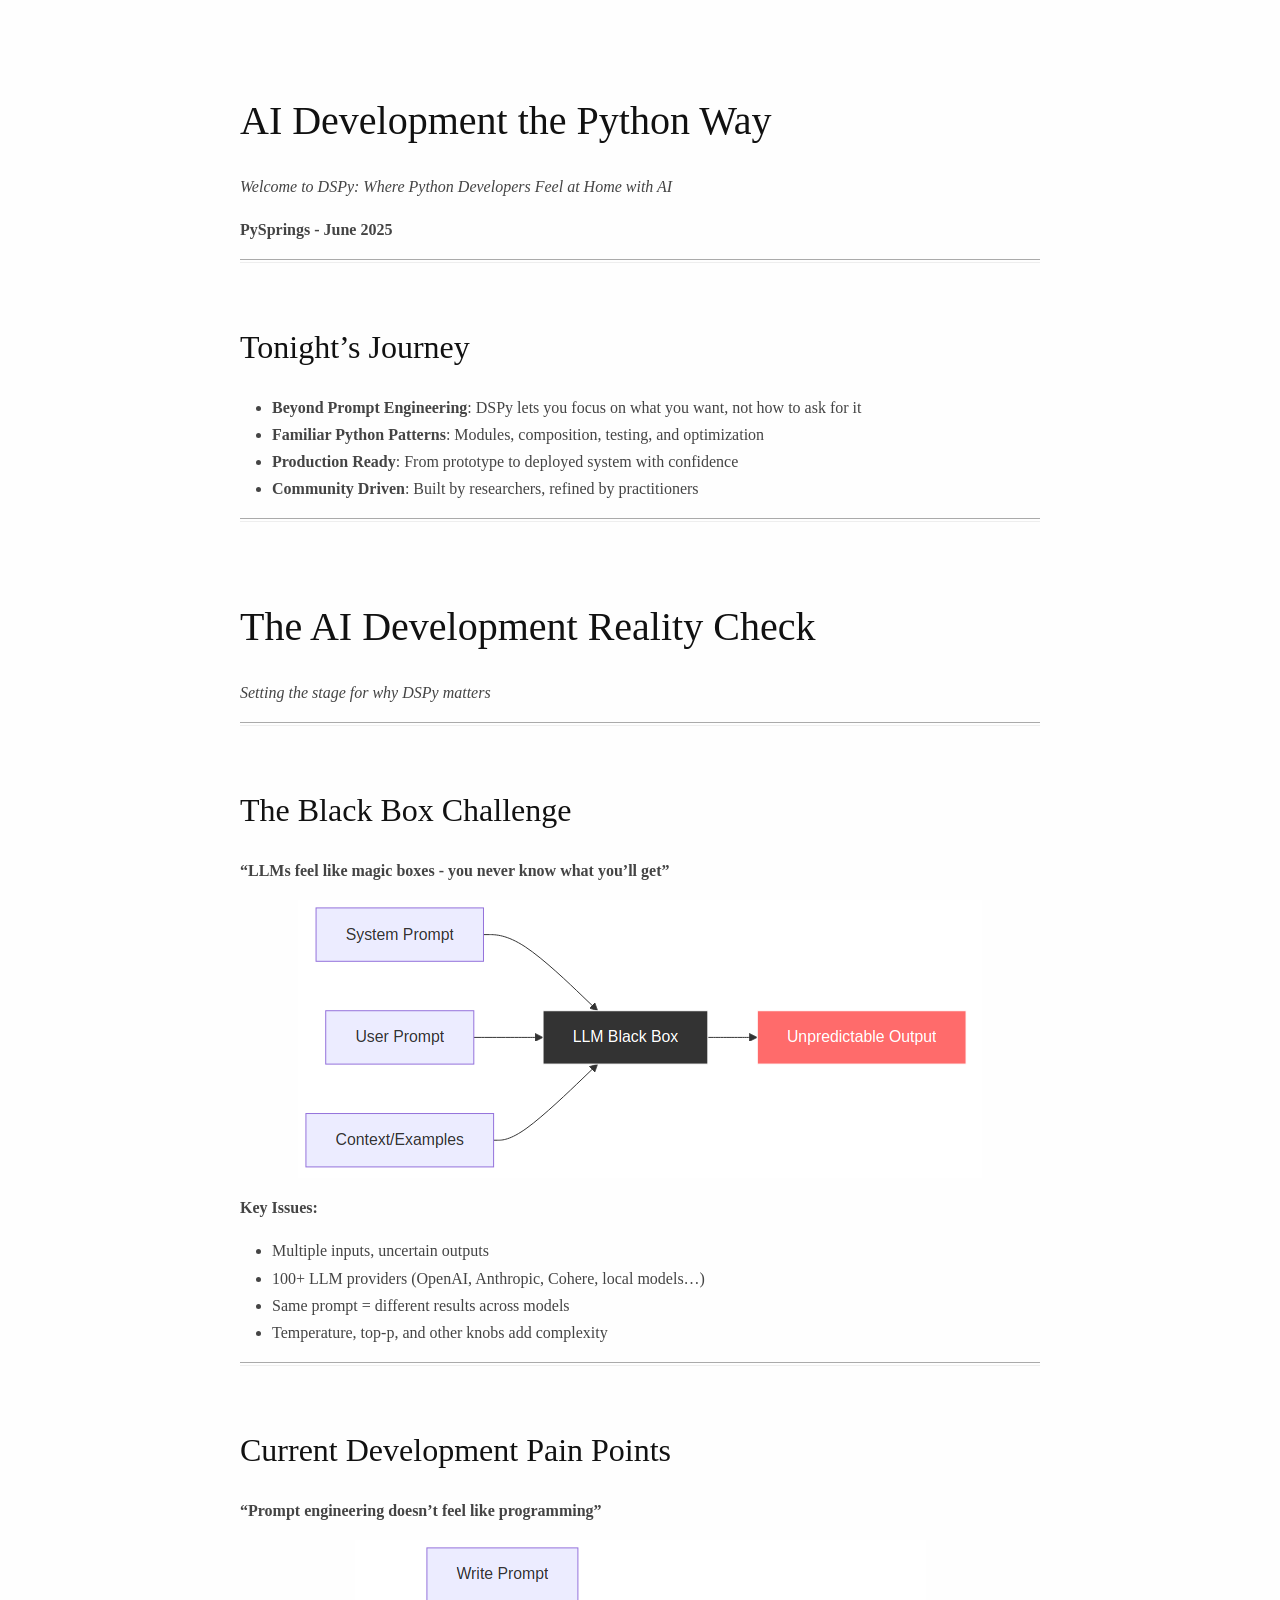
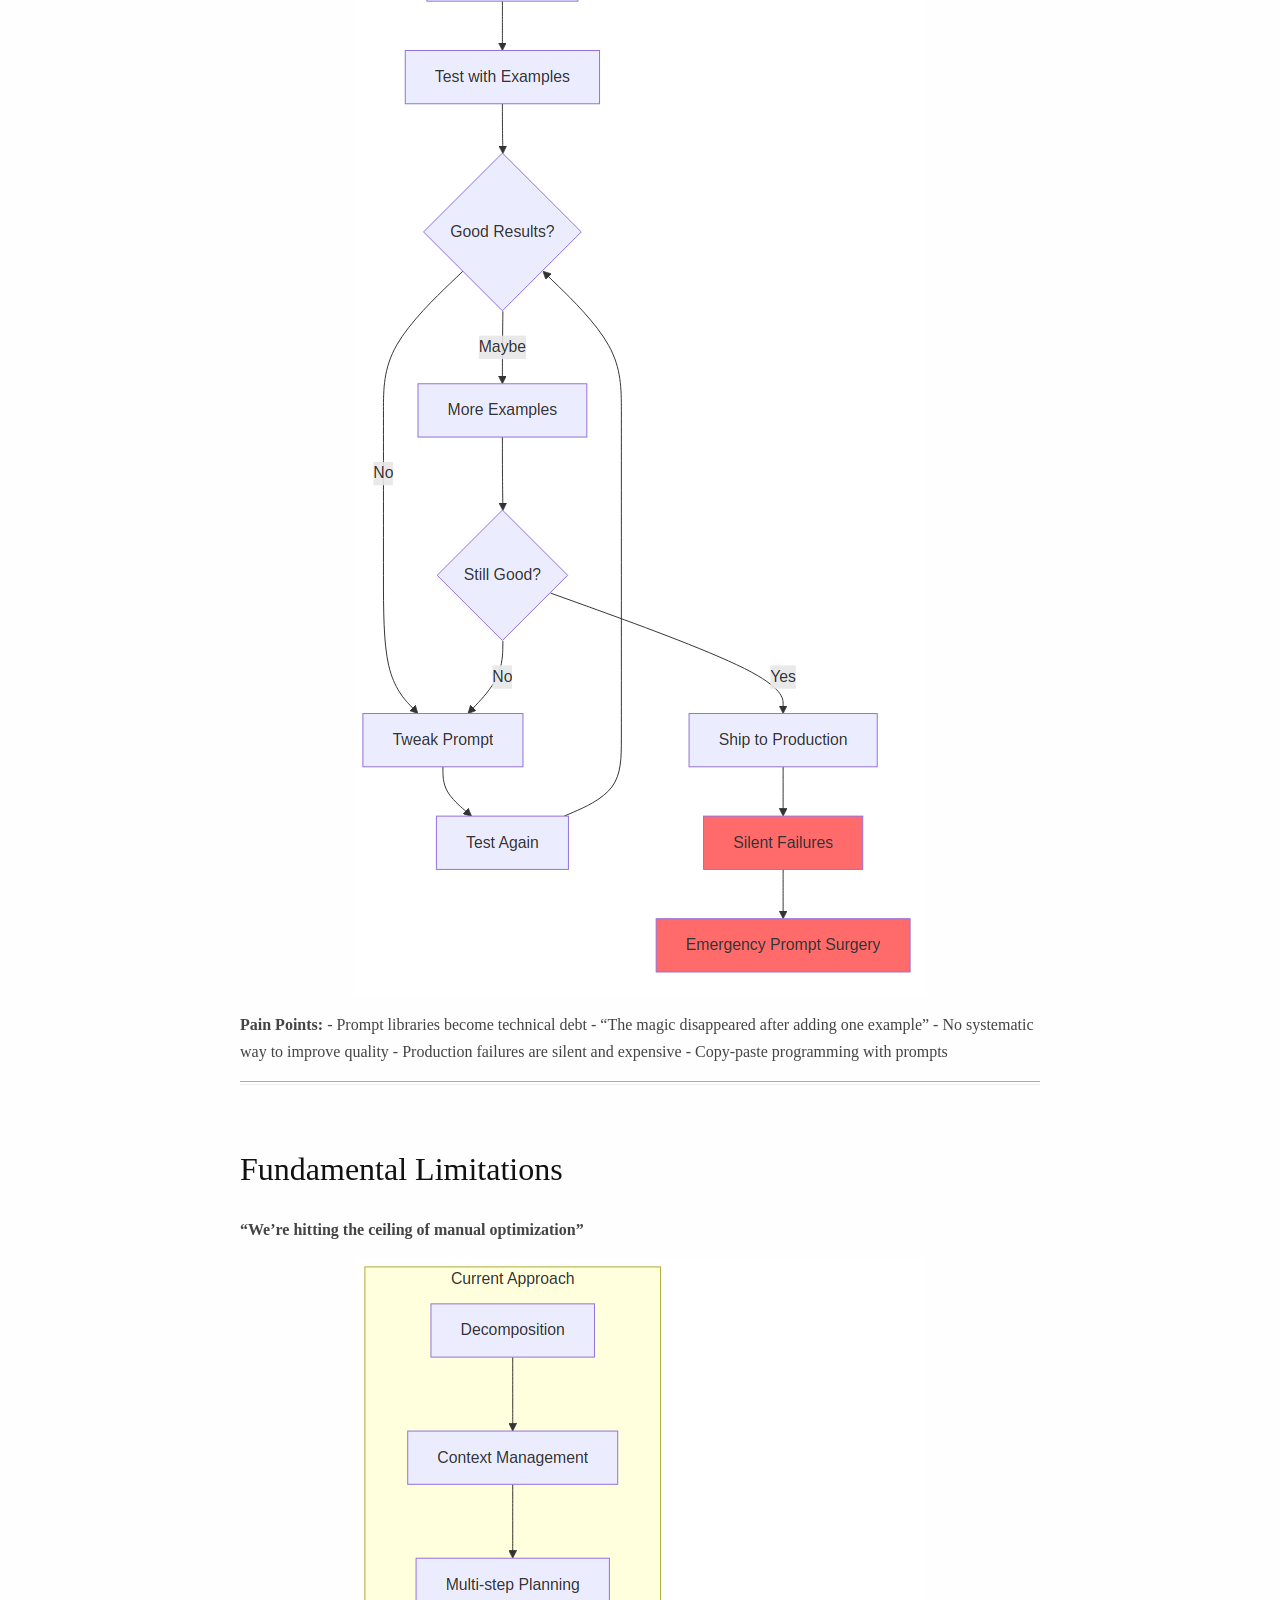
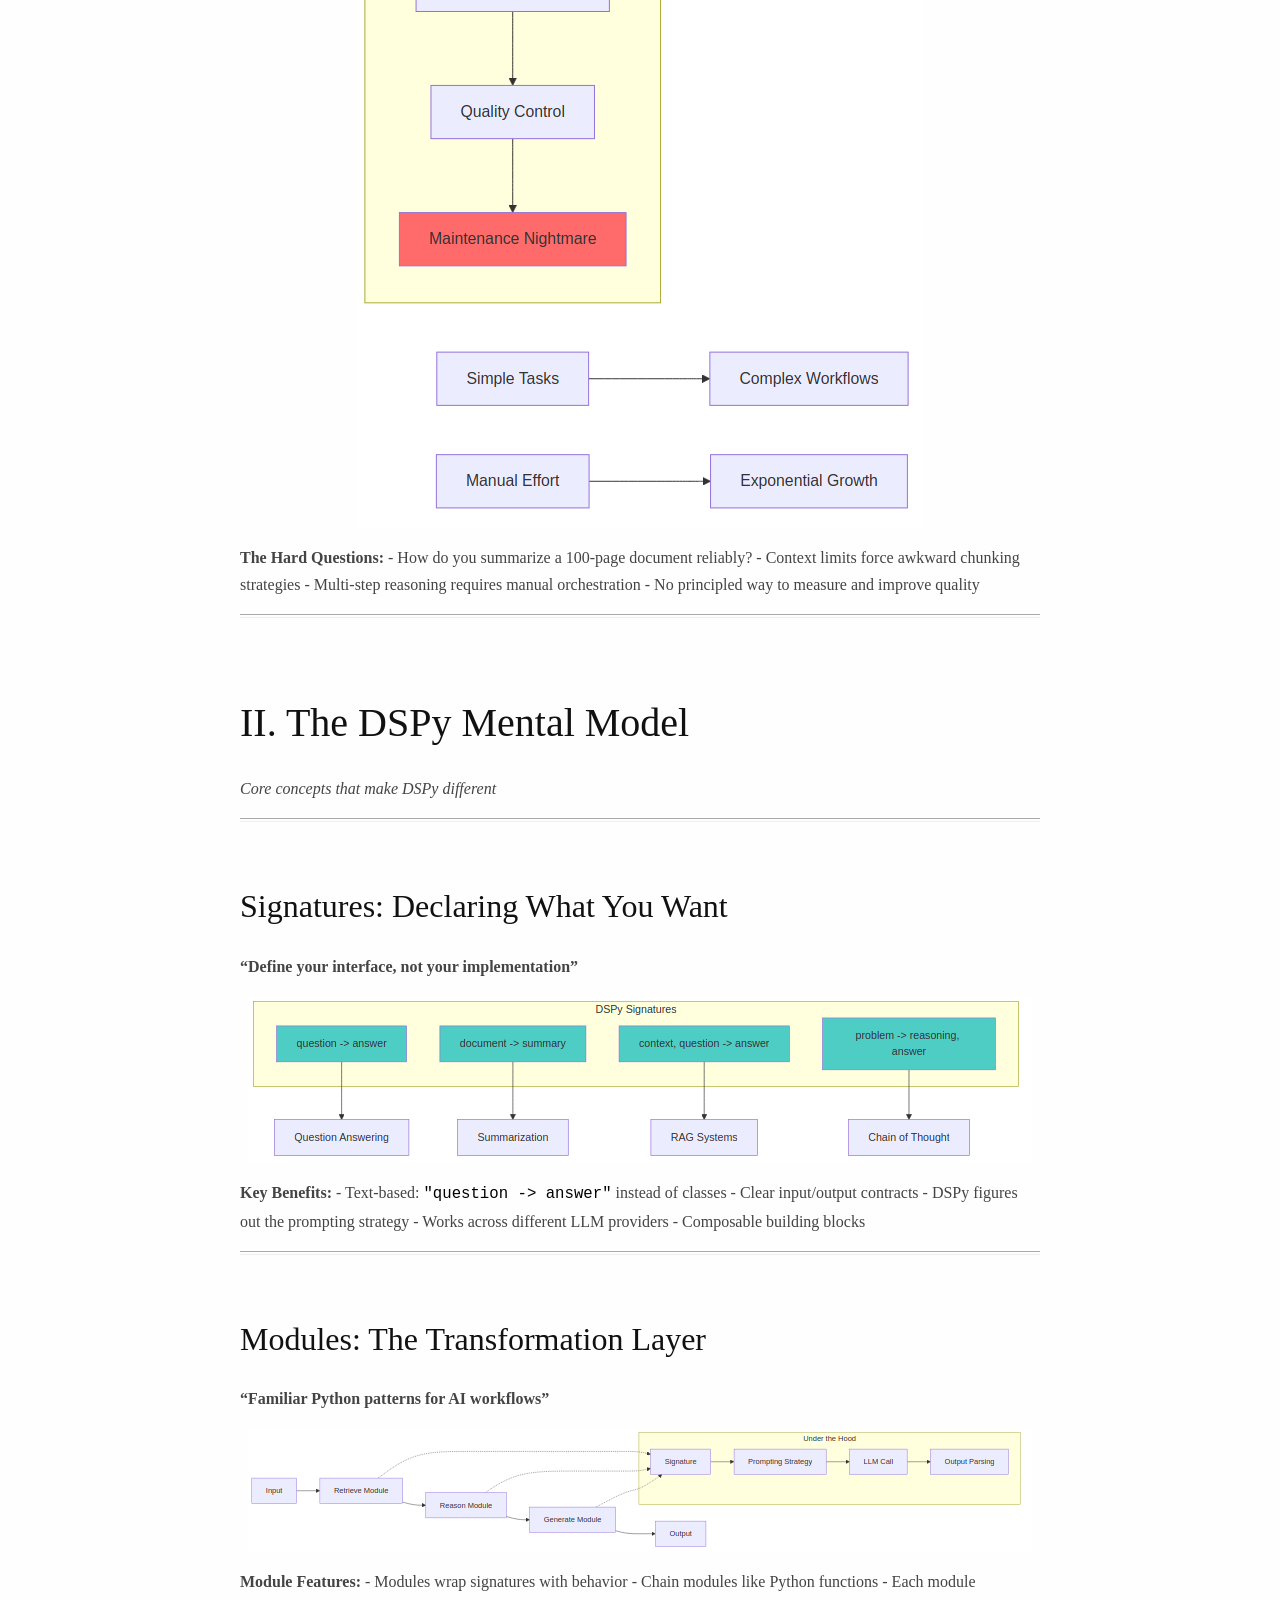
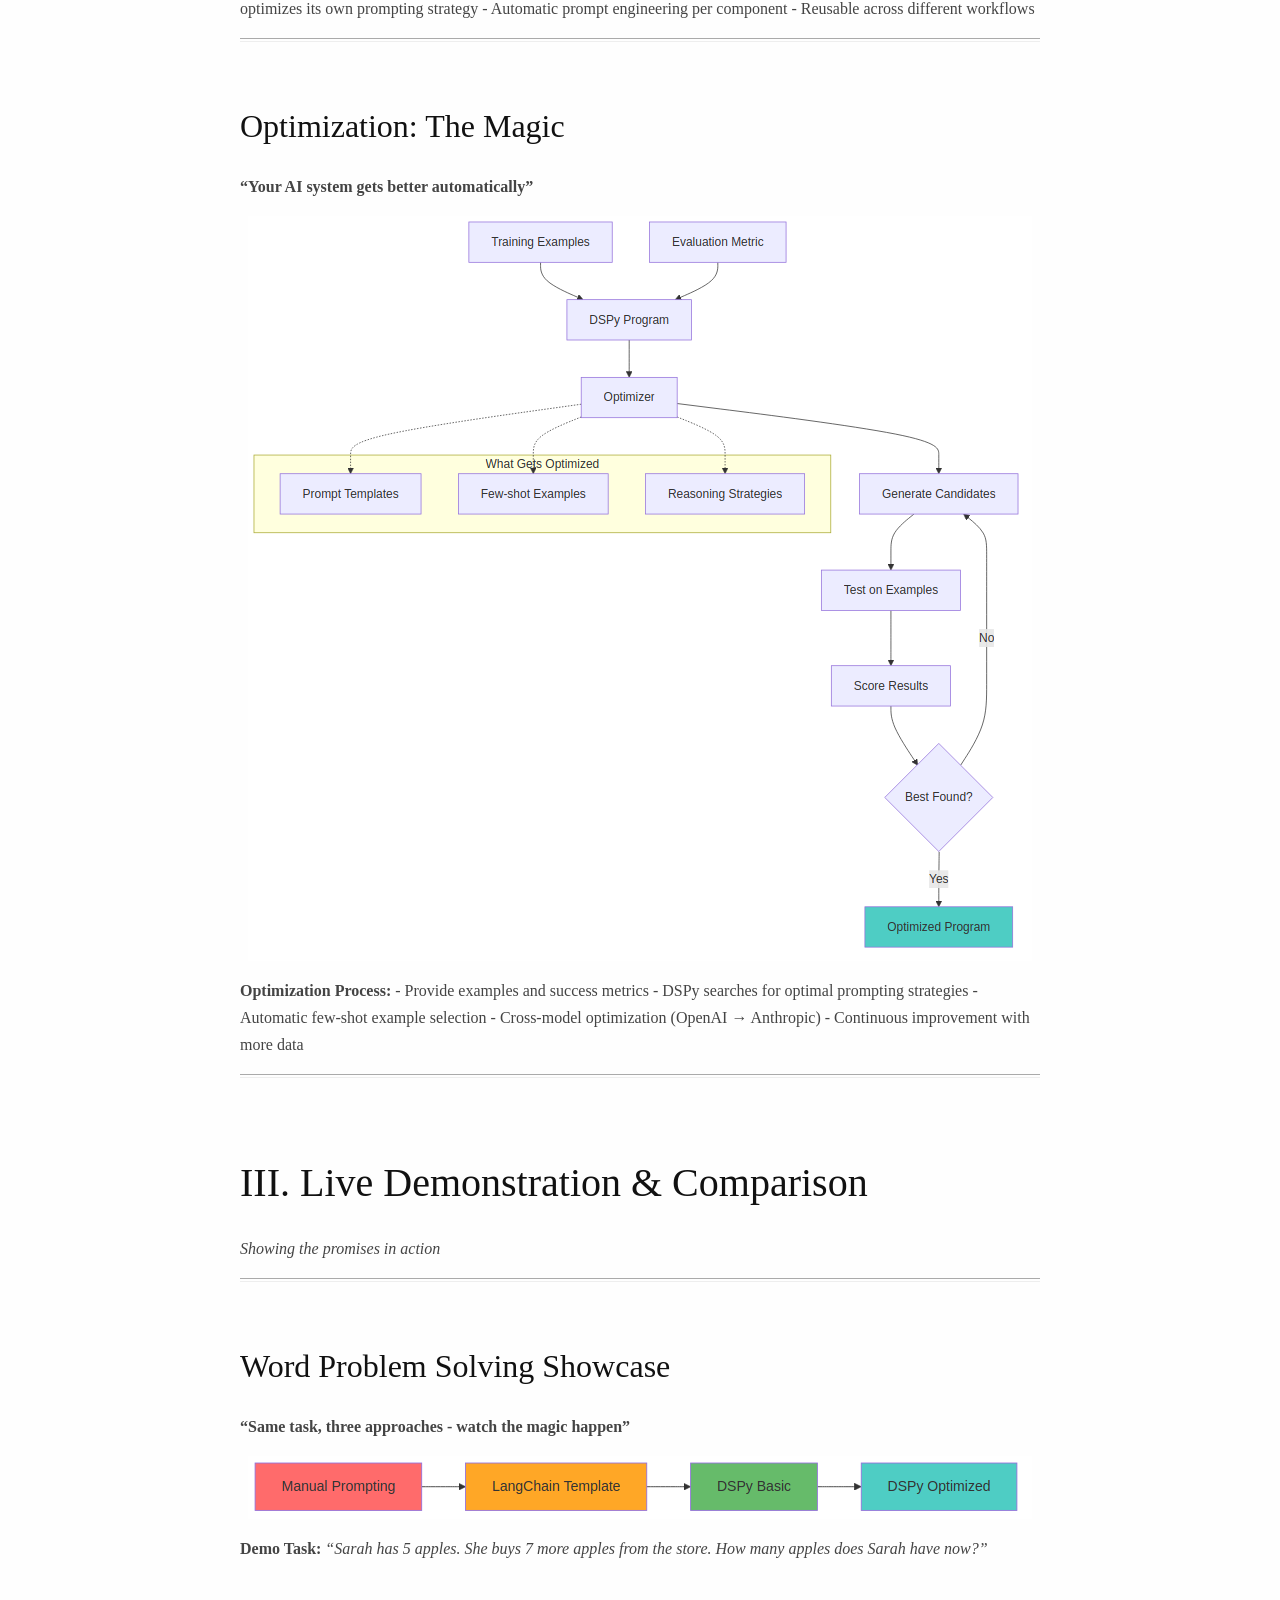
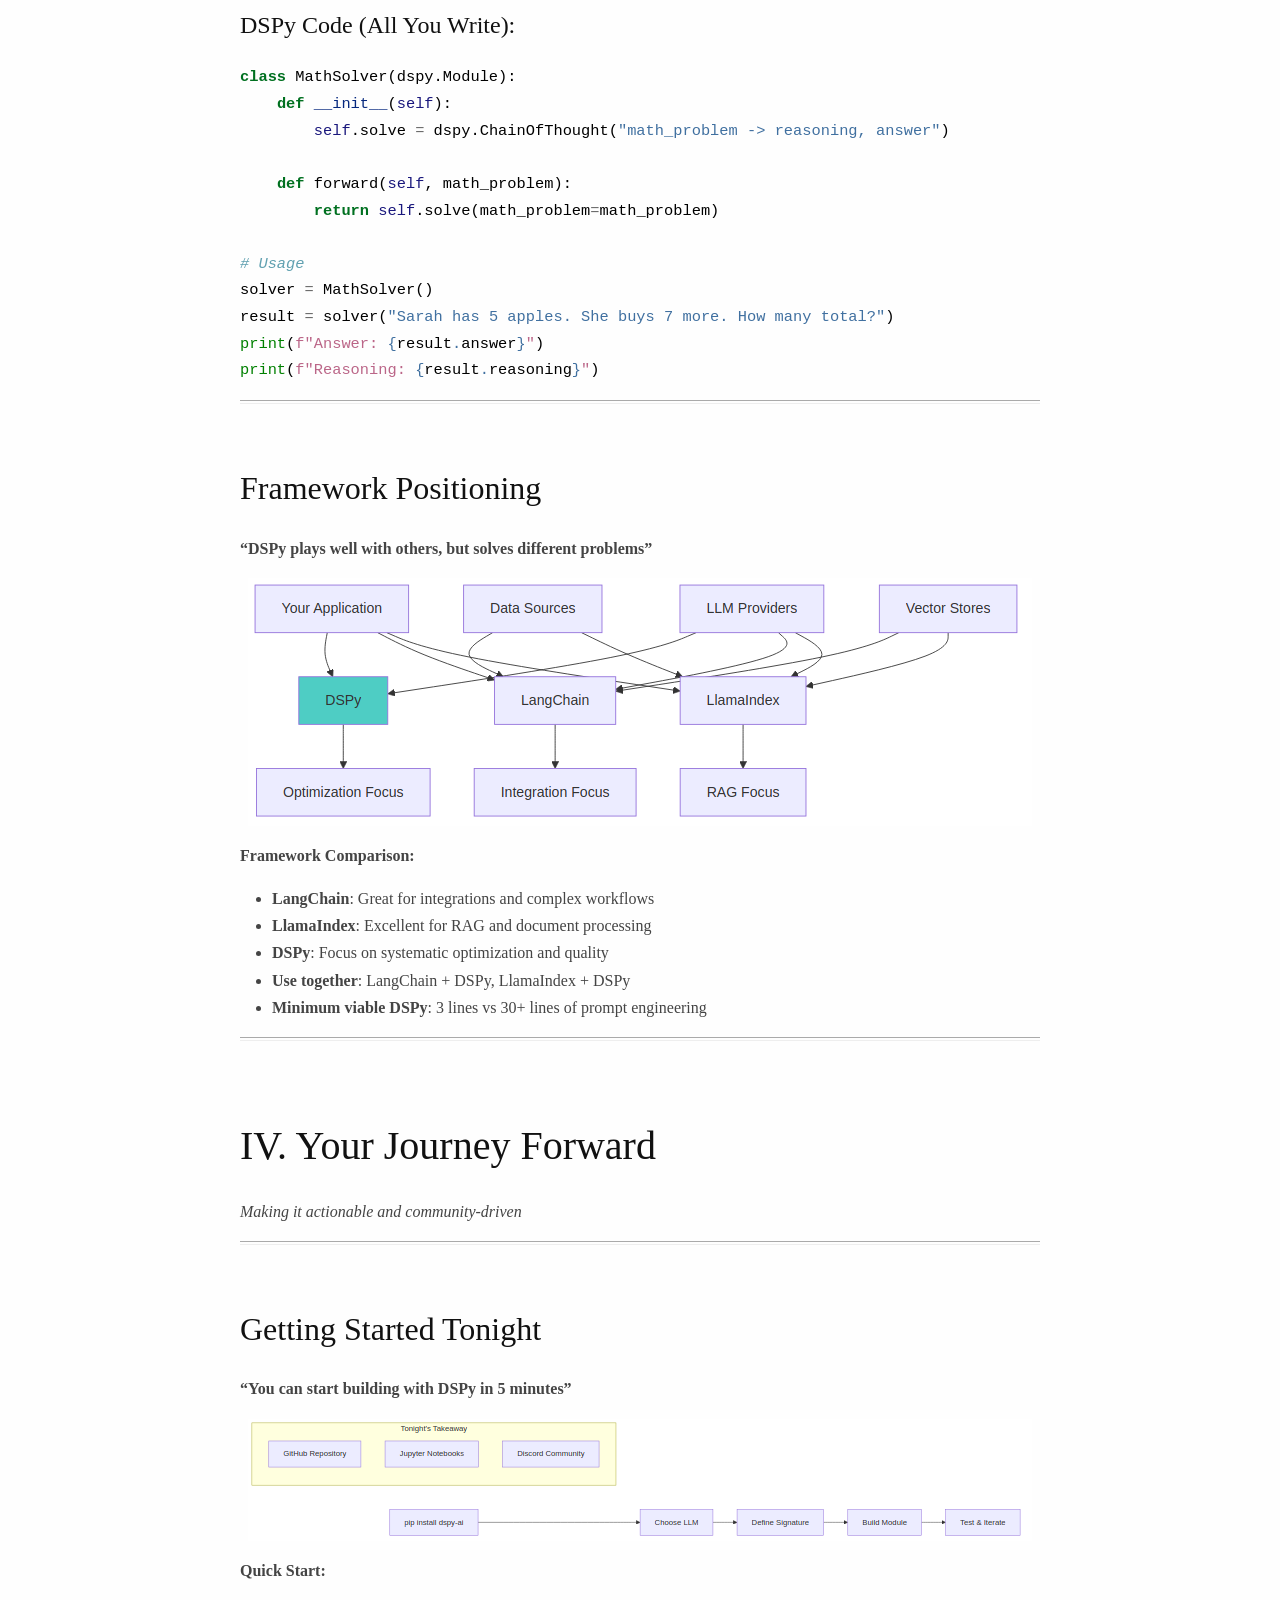
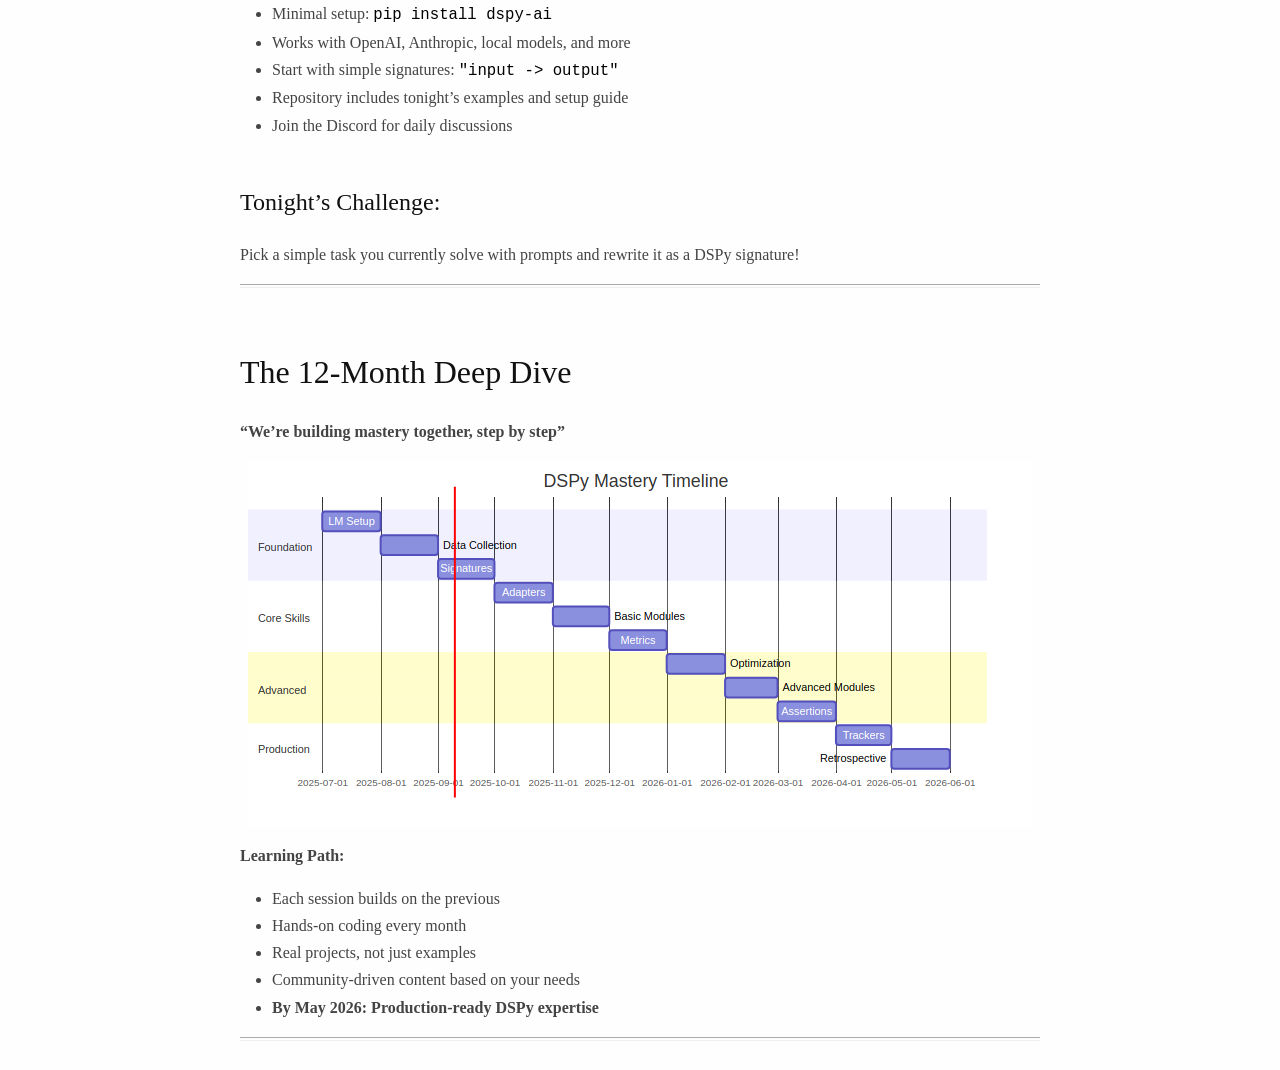
==== commit 36db71fd: "Session 2 examples" ====
--- a/docs/session-0/presentation.html
+++ b/docs/session-0/presentation.html
@@ -650,7 +650,7 @@
 <h2 id="the-12-month-deep-dive">The 12-Month Deep Dive</h2>
 <p><strong>“We’re building mastery together, step by step”</strong></p>
 <figure>
-<img src="[data-uri]" />
+<img src="[data-uri]" />
 </figure>
 <p><strong>Learning Path:</strong></p>
 <ul>
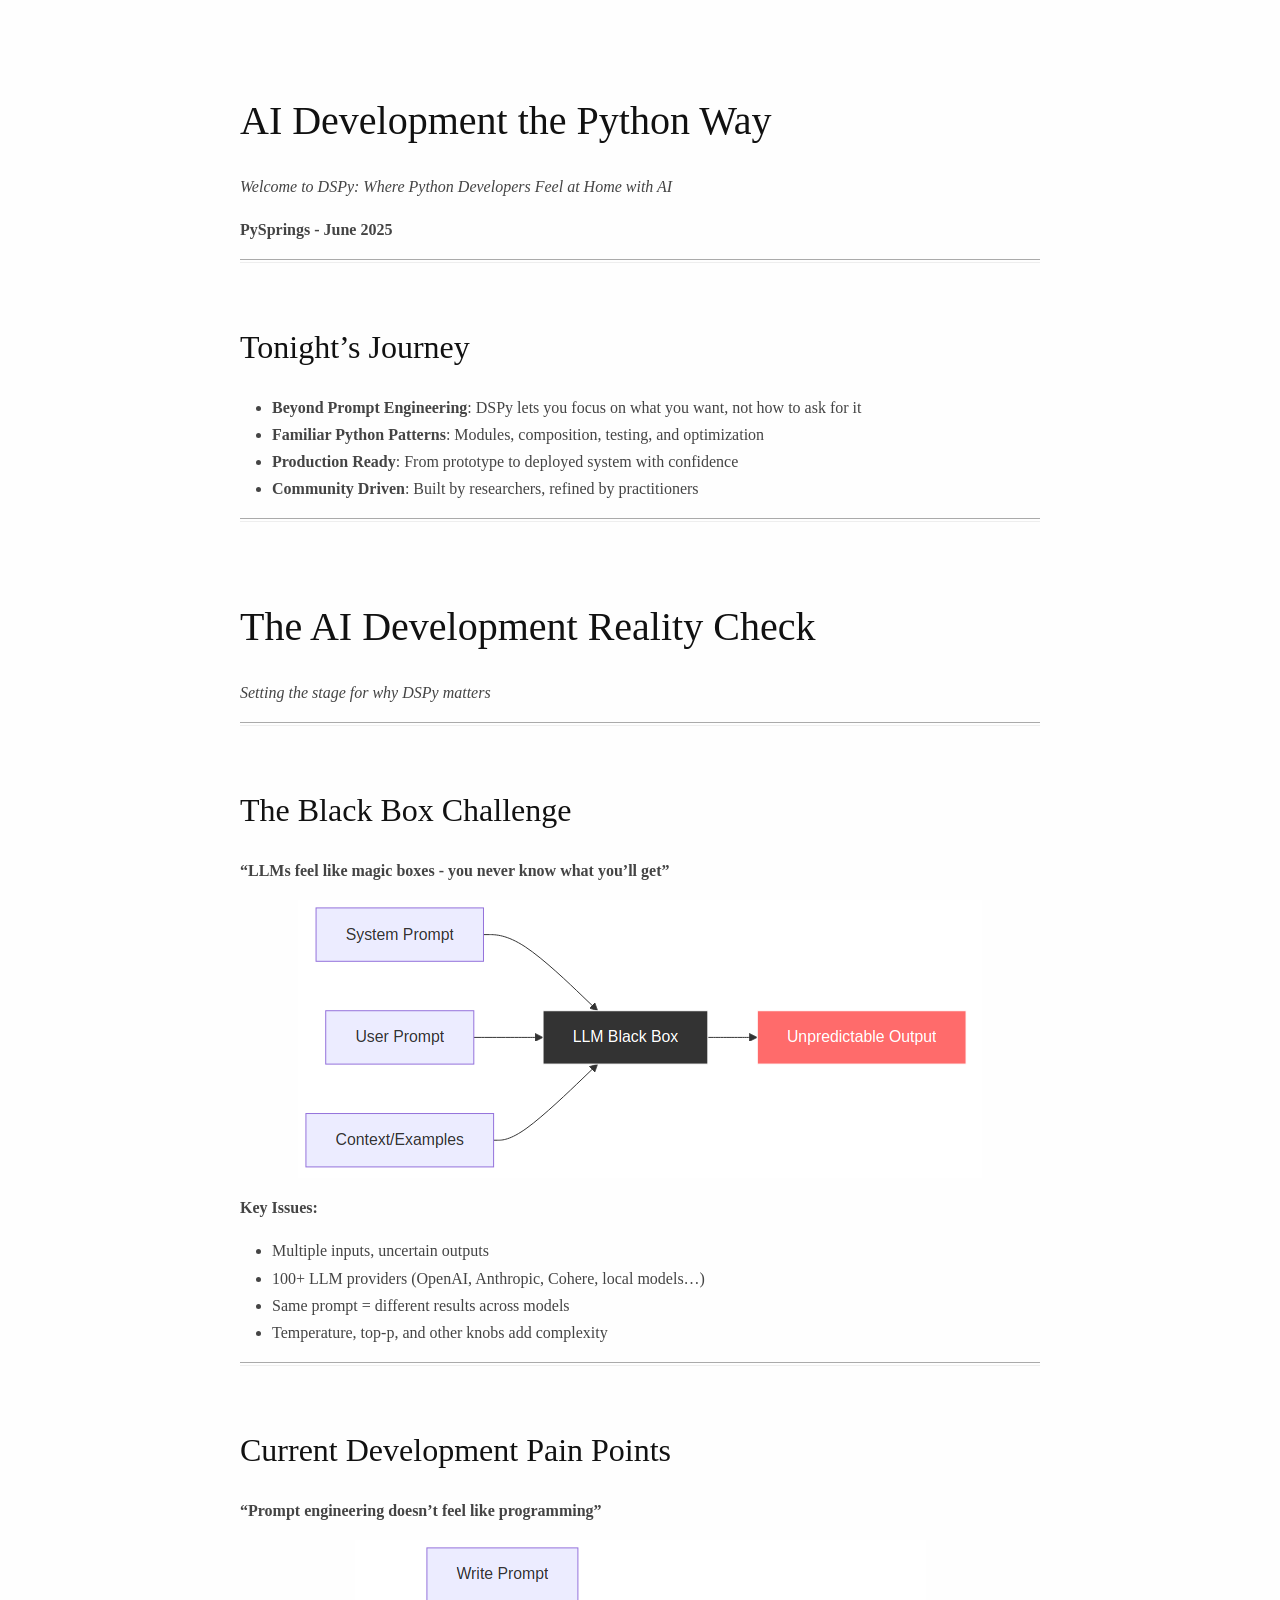
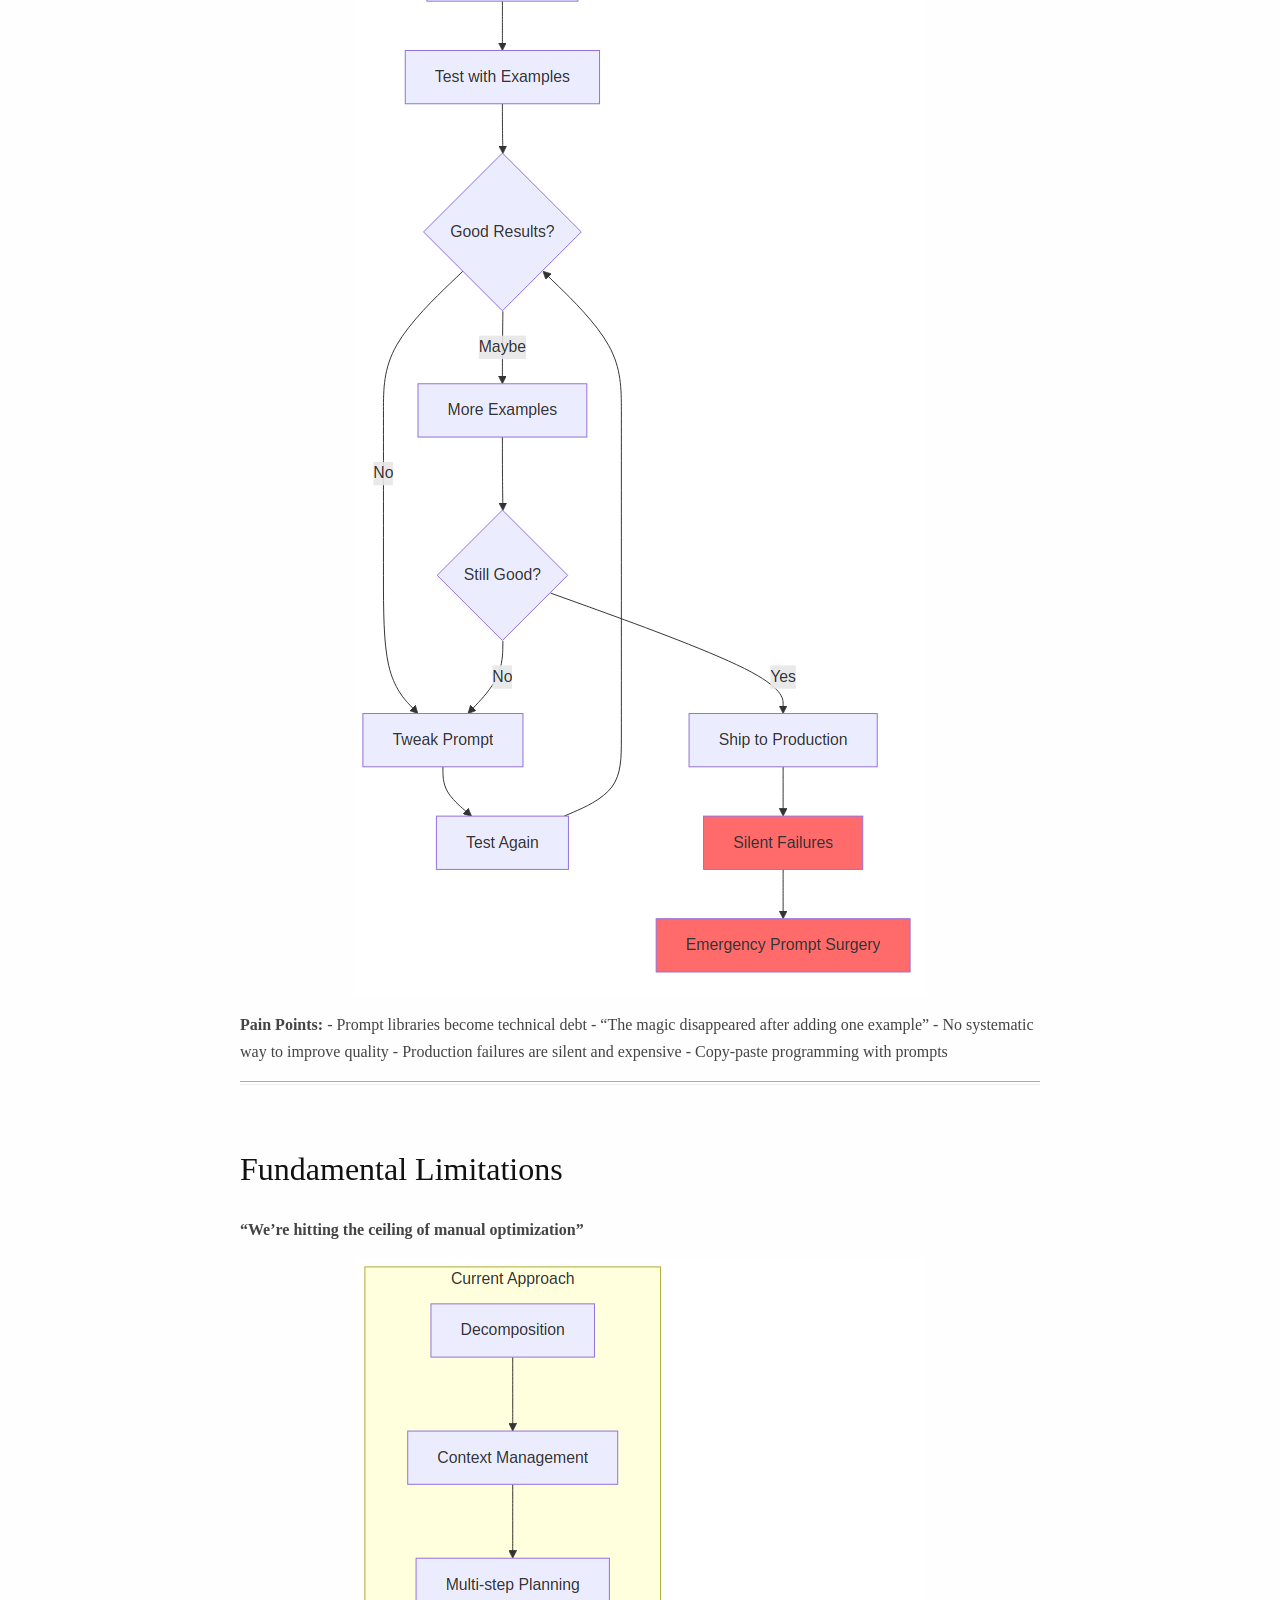
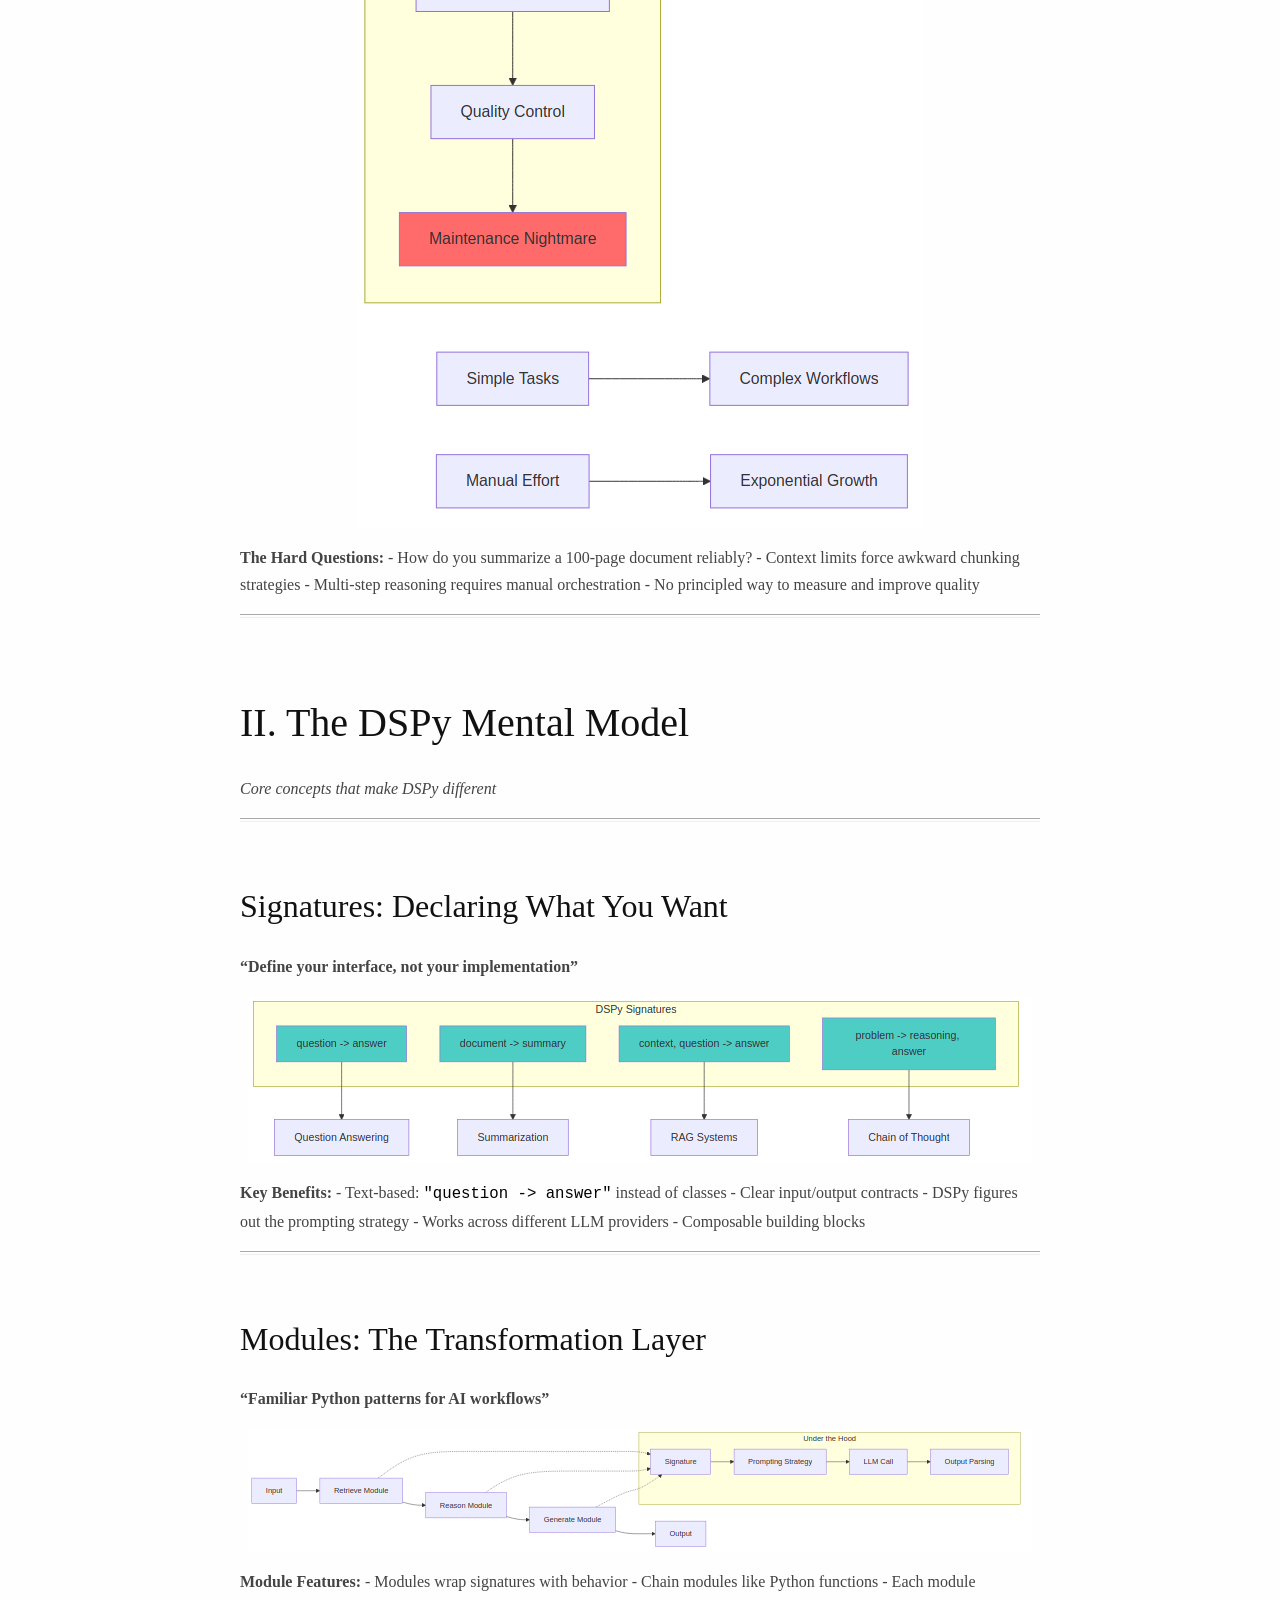
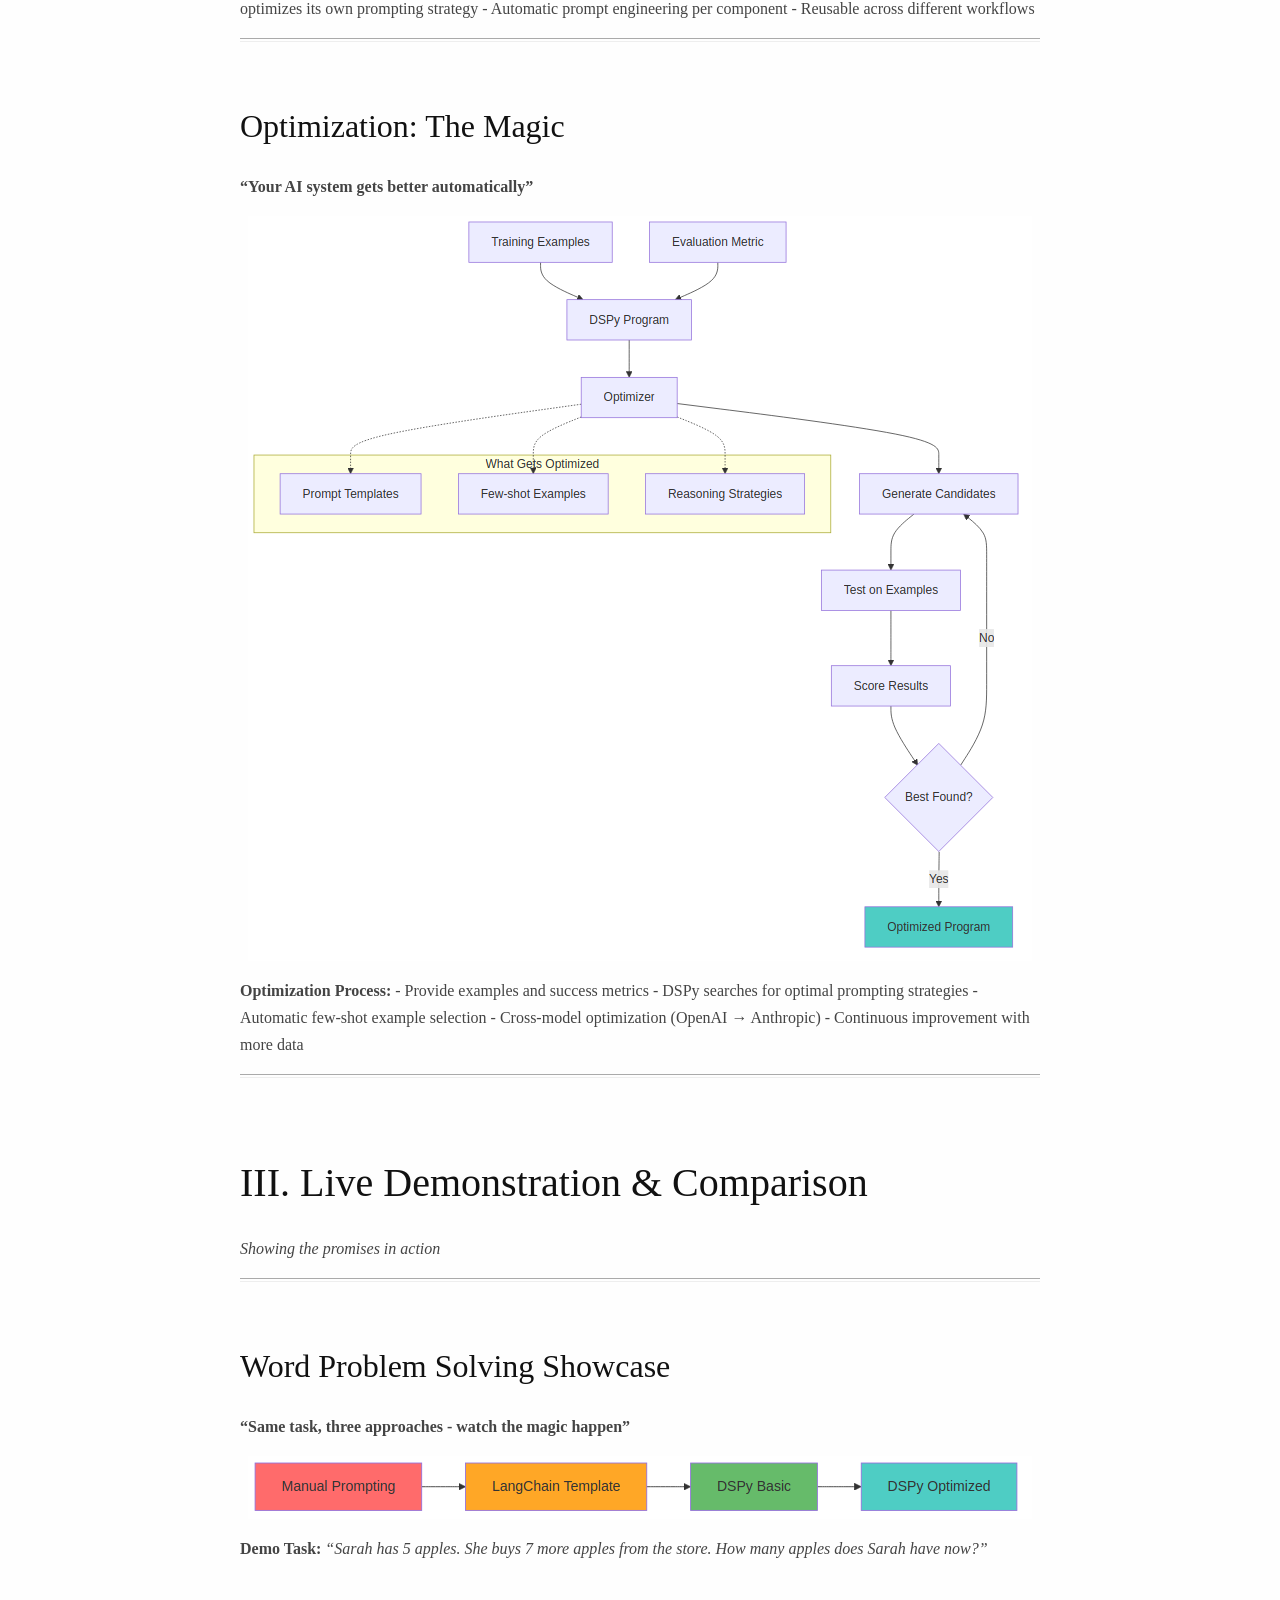
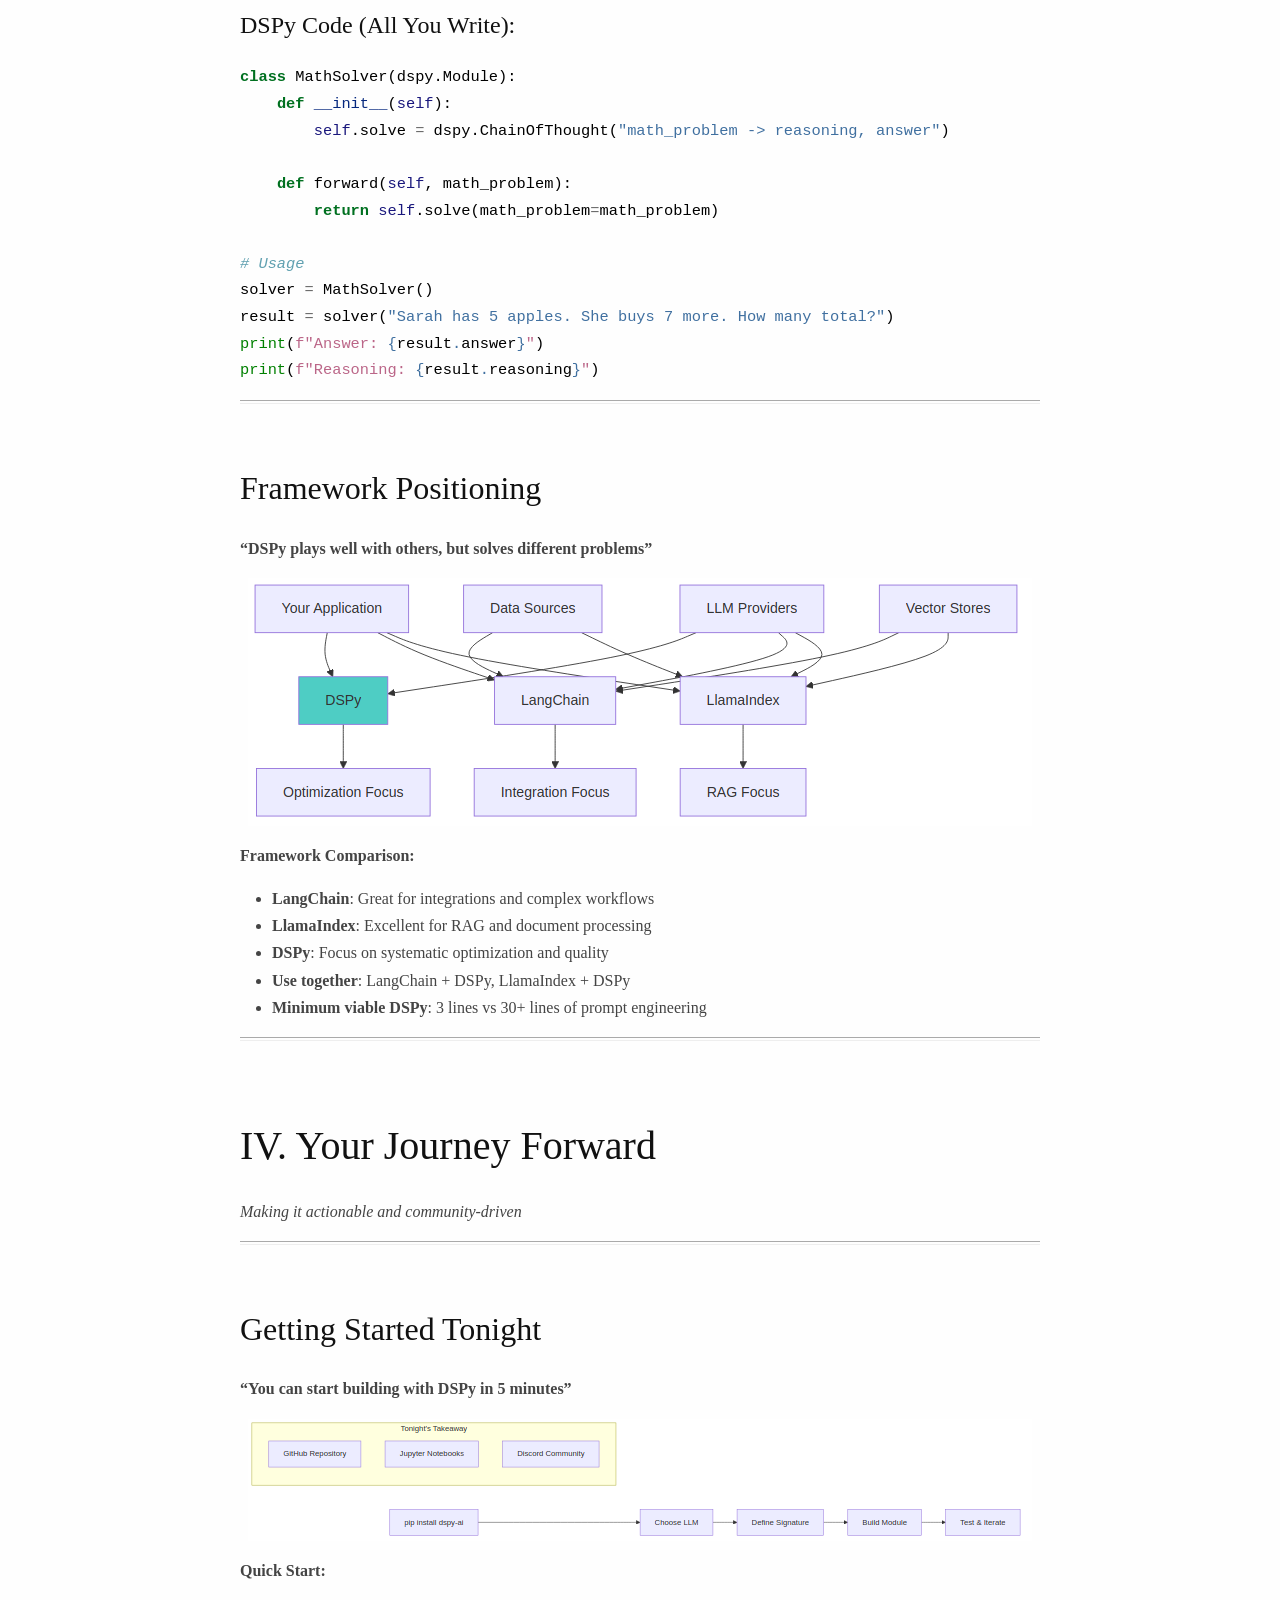
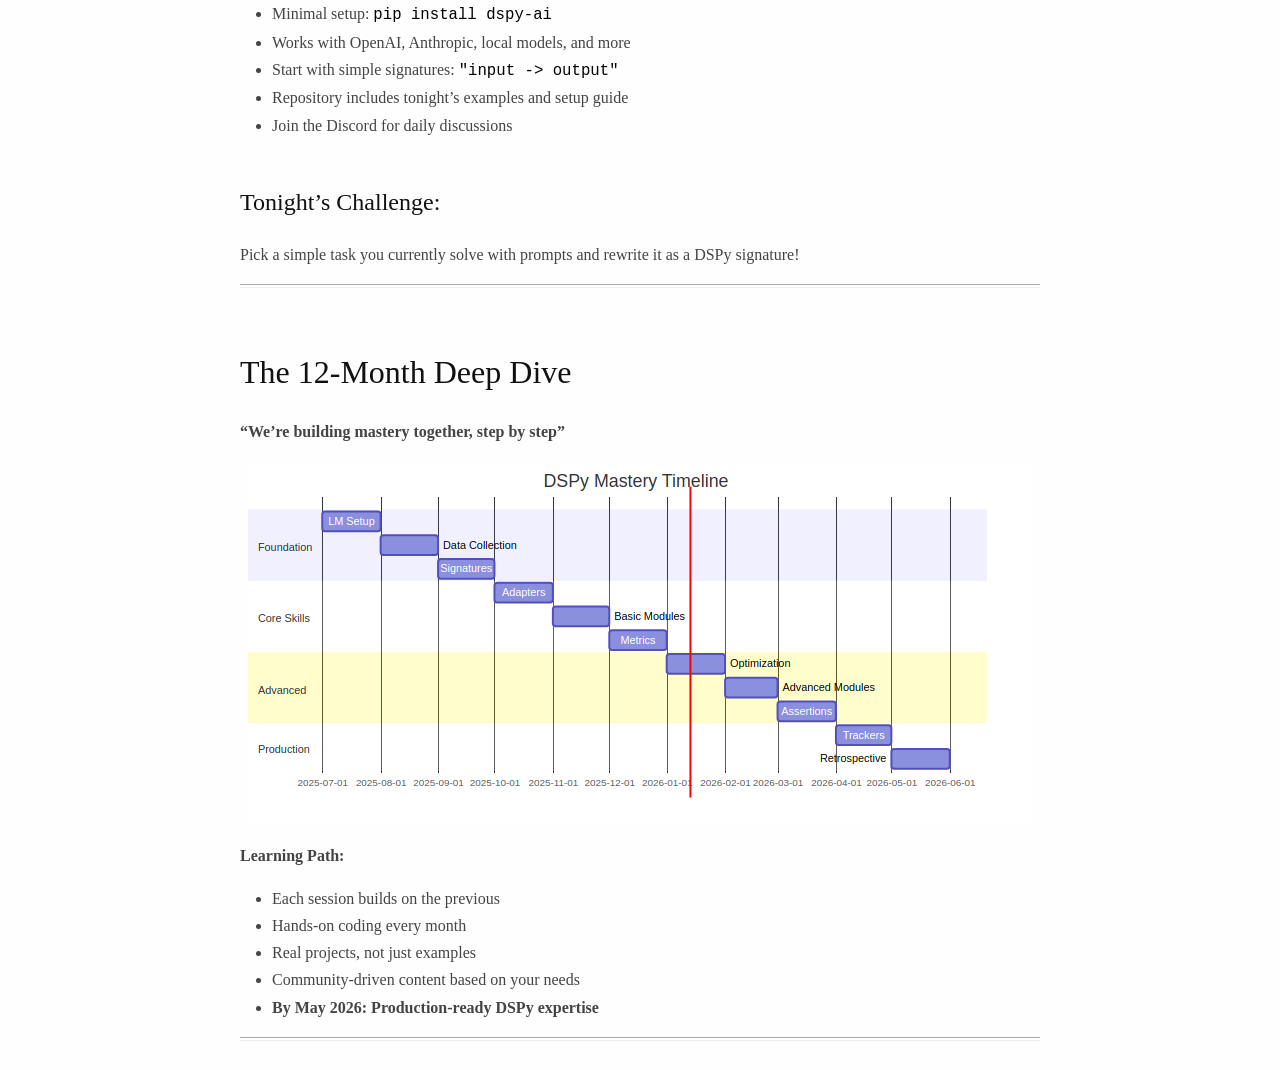
==== commit 04a96fb1: "chore: misc — gitignore, session-2 model bump, session-0 rebuild - .gitignore: exclude __pycache__/," ====
--- a/docs/session-0/presentation.html
+++ b/docs/session-0/presentation.html
@@ -650,7 +650,7 @@
 <h2 id="the-12-month-deep-dive">The 12-Month Deep Dive</h2>
 <p><strong>“We’re building mastery together, step by step”</strong></p>
 <figure>
-<img src="[data-uri]" />
+<img src="[data-uri]" />
 </figure>
 <p><strong>Learning Path:</strong></p>
 <ul>
